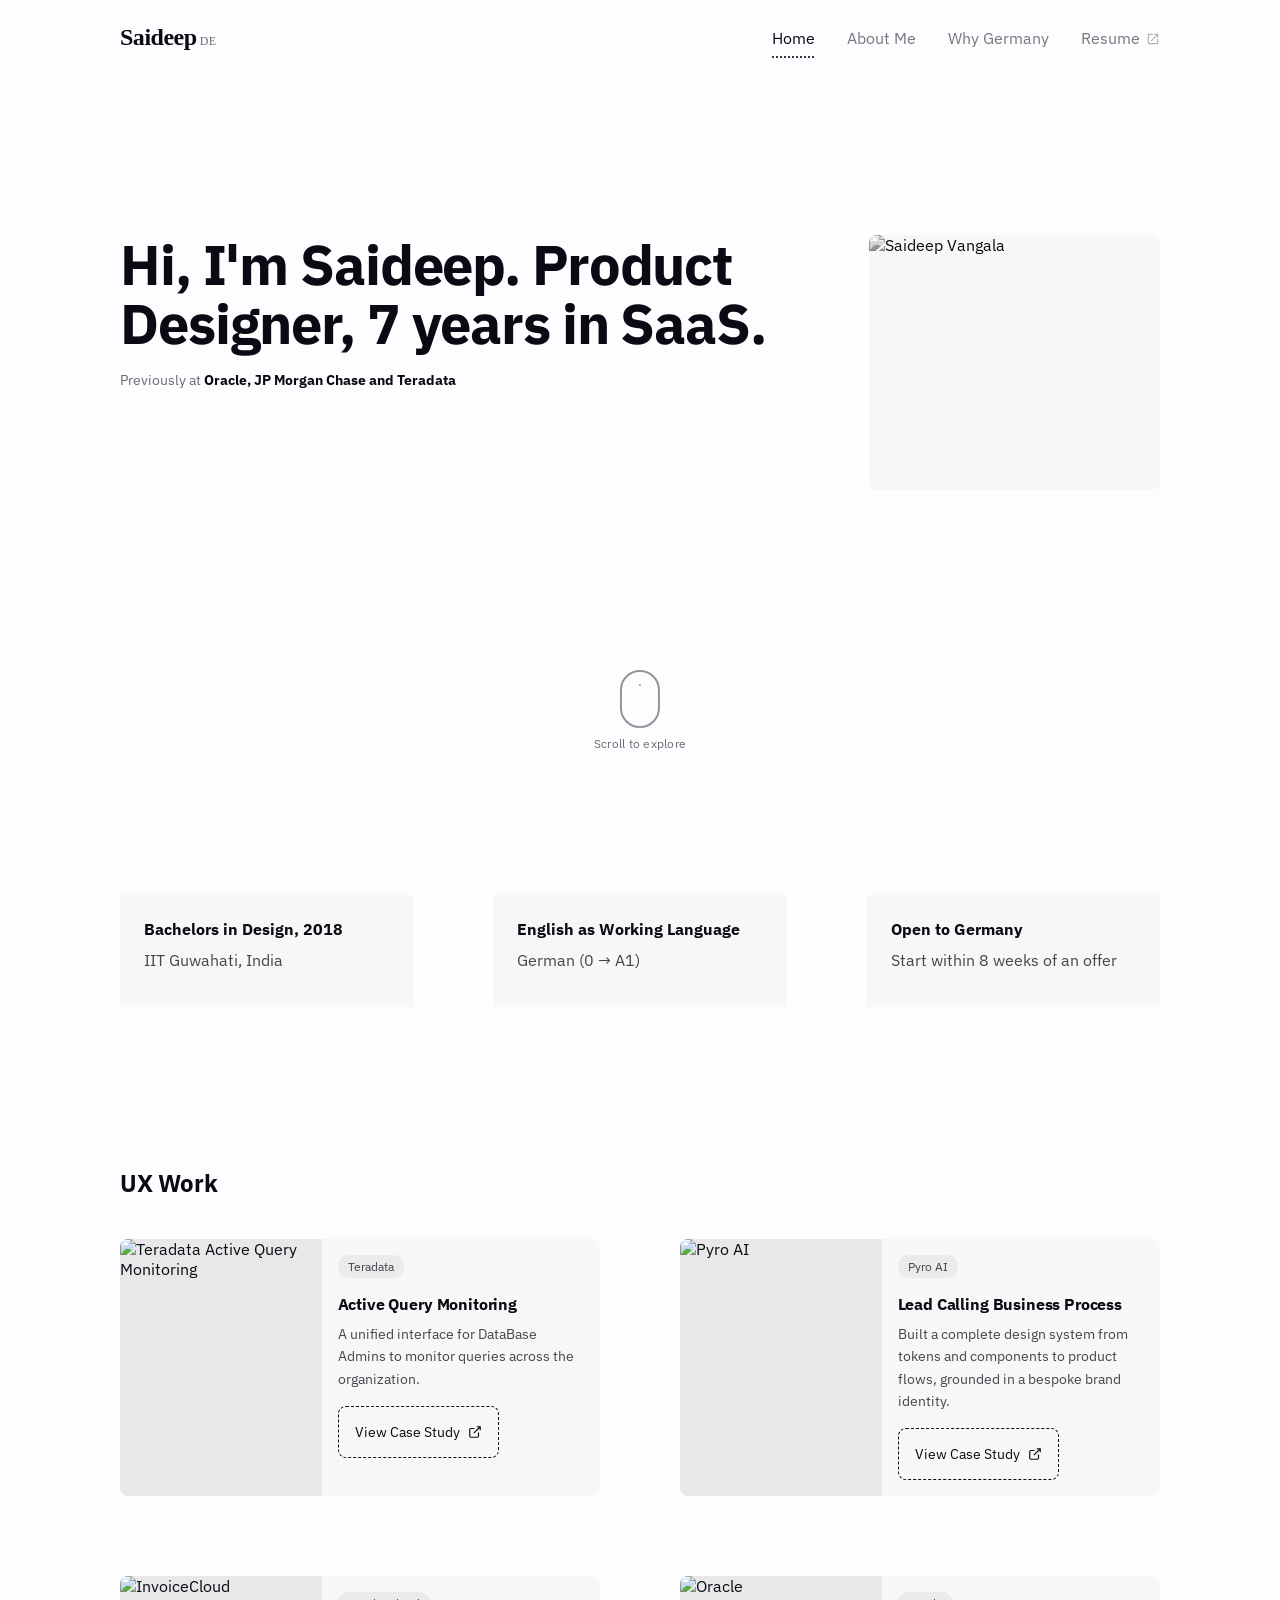
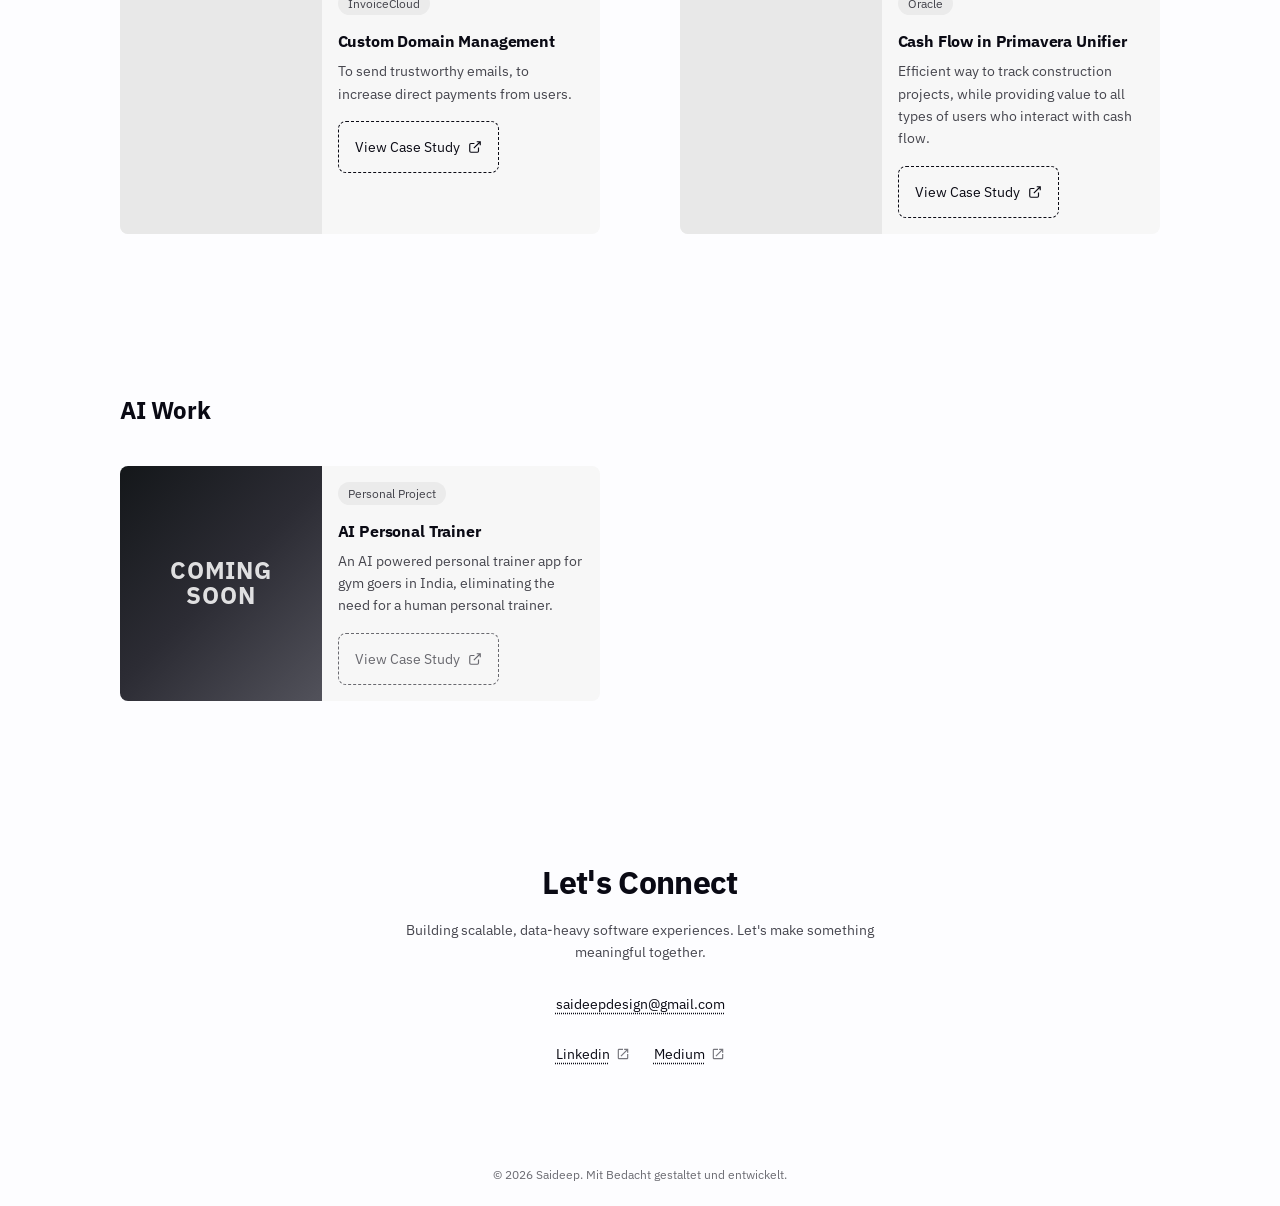
==== index.html @ 0ba8576b "Add animated scroll cue to homepage hero" ====
﻿<!DOCTYPE html>
<html lang="en">
<head>
  <meta charset="UTF-8" />
  <meta name="viewport" content="width=device-width, initial-scale=1.0" />
  <title>Saideep × Germany</title>
  <meta name=”description” content=”Saideep Vangala, Senior Product Designer actively relocating to Germany.” />
  <link rel="icon" type="image/svg+xml" href="favicon.svg" />
  <link rel="preconnect" href="https://fonts.googleapis.com" />
  <link rel="preconnect" href="https://fonts.gstatic.com" crossorigin />
  <link href="https://fonts.googleapis.com/css2?family=IBM+Plex+Sans:wght@400;500;600;700&display=swap" rel="stylesheet" />
  <link rel="stylesheet" href="portfolio-ds.css" />
  <link rel="stylesheet" href="home-scroll-cue.css" />
  <script src="cursor.js" defer></script>
</head>
<body class="page-home">

  <!-- NAV (desktop) -->
  <nav>
    <a class="nav-logo" href="./index.html">Saideep<span class="logo-suffix">DE</span></a>
    <ul class="nav-links">
      <li><a href="./index.html" class="active">Home</a></li>
      <li><a href="./aboutme.html">About Me</a></li>
      <li><a href="./whygermany.html" class="why-Germany">Why Germany</a></li>
      <li><a href="./Saideep_Vangala_GER.pdf" target="_blank" rel="noopener">Resume <svg xmlns="http://www.w3.org/2000/svg" width="14" height="14" viewBox="0 0 24 24" fill="currentColor" class="icon-external-link"><path d="M19 19H5V5h7V3H5a2 2 0 00-2 2v14a2 2 0 002 2h14a2 2 0 002-2v-7h-2v7zM14 3v2h3.59l-9.83 9.83 1.41 1.41L19 6.41V10h2V3h-7z"/></svg></a></li>
    </ul>
  </nav>

  <!-- NAV (mobile bottom bar) -->
  <nav class="mobile-nav">
    <a href="./index.html" class="active"><span class="mobile-nav-label">Home</span></a>
    <a href="./aboutme.html"><span class="mobile-nav-label">About Me</span></a>
    <a href="./whygermany.html"><span class="mobile-nav-label">Why Germany</span></a>
    <a href="./Saideep_Vangala_GER.pdf" target="_blank" rel="noopener"><span class="mobile-nav-label">Resume <svg xmlns="http://www.w3.org/2000/svg" width="14" height="14" viewBox="0 0 24 24" fill="currentColor" class="icon-external-link"><path d="M19 19H5V5h7V3H5a2 2 0 00-2 2v14a2 2 0 002 2h14a2 2 0 002-2v-7h-2v7zM14 3v2h3.59l-9.83 9.83 1.41 1.41L19 6.41V10h2V3h-7z"/></svg></span></a>
  </nav>

  <!-- HERO -->
  <div class="hero">
    <div class="hero-text">
      <h1>Hi, I'm Saideep. Product Designer, 7 years in SaaS.</h1>
      <p class="hero-sub">Previously at <strong>Oracle, JP Morgan Chase and Teradata</strong></p>
    </div>
    <div class="hero-photo">
      <img src="https://saideepv.github.io/Coomon-portfolios-design-system/assets/Common%20Images/DP.png" alt="Saideep Vangala" />
    </div>
    <a class="scroll-cue" href="#quick-facts" aria-label="Scroll down to explore the portfolio">
      <span class="scroll-mouse" aria-hidden="true"><span class="scroll-mouse-wheel"></span></span>
      <span class="scroll-cue-label" aria-hidden="true">Scroll to explore</span>
    </a>
  </div>

  <!-- QUICK FACTS -->
  <section class="home-facts" id="quick-facts" aria-label="Quick facts">
    <article class="home-fact">
      <h2>Bachelors in Design, 2018</h2>
      <p>IIT Guwahati, India</p>
    </article>
    <article class="home-fact">
      <h2>English as Working Language</h2>
      <p>German (0 → A1)</p>
    </article>
    <article class="home-fact">
      <h2>Open to Germany</h2>
      <p>Start within 8 weeks of an offer</p>
    </article>
  </section>

  <!-- UX WORK -->
  <div class="section">
    <h2 class="section-title">UX Work</h2>
    <div class="work-grid">

      <a class="work-card" href="https://germany.saideep.design/case-study-aqm.html" target="_blank" rel="noopener">
        <div class="work-card-image">
          <img src="https://saideepv.github.io/Coomon-portfolios-design-system/assets/Common%20Images/Thumbnail%20-%20AQM.png" alt="Teradata Active Query Monitoring" />
        </div>
        <div class="work-card-content">
          <span class="work-tag">Teradata</span>
          <div class="work-card-body">
            <h3>Active Query Monitoring</h3>
            <p>A unified interface for DataBase Admins to monitor queries across the organization.</p>
          </div>
          <span class="work-btn">View Case Study <svg viewBox="0 0 24 24" fill="none" stroke="currentColor" stroke-width="2"><path d="M18 13v6a2 2 0 01-2 2H5a2 2 0 01-2-2V8a2 2 0 012-2h6M15 3h6v6M10 14L21 3"/></svg></span>
        </div>
      </a>

      <a class="work-card" href="https://germany.saideep.design/case-study-pyro.html" target="_blank" rel="noopener">
        <div class="work-card-image">
          <img src="https://saideepv.github.io/Coomon-portfolios-design-system/assets/Common%20Images/Thumbnail%20-Pyro%20-%20RM.png" alt="Pyro AI" />
        </div>
        <div class="work-card-content">
          <span class="work-tag">Pyro AI</span>
          <div class="work-card-body">
            <h3>Lead Calling Business Process</h3>
            <p>Built a complete design system from tokens and components to product flows, grounded in a bespoke brand identity.</p>
          </div>
          <span class="work-btn">View Case Study <svg viewBox="0 0 24 24" fill="none" stroke="currentColor" stroke-width="2"><path d="M18 13v6a2 2 0 01-2 2H5a2 2 0 01-2-2V8a2 2 0 012-2h6M15 3h6v6M10 14L21 3"/></svg></span>
        </div>
      </a>

      <a class="work-card" href="https://www.figma.com/proto/kyYMKYUiEWqZeBJ1d8bh70/For-bahance?page-id=23%3A17189&node-id=149-2050&scaling=scale-down-width&content-scaling=fixed&hide-ui=1" target="_blank" rel="noopener">
        <div class="work-card-image">
          <img src="https://saideepv.github.io/Coomon-portfolios-design-system/assets/Common%20Images/Thumbnail%20-%20Custom%20email%20domain.png" alt="InvoiceCloud" />
        </div>
        <div class="work-card-content">
          <span class="work-tag">InvoiceCloud</span>
          <div class="work-card-body">
            <h3>Custom Domain Management</h3>
            <p>To send trustworthy emails, to increase direct payments from users.</p>
          </div>
          <span class="work-btn">View Case Study <svg viewBox="0 0 24 24" fill="none" stroke="currentColor" stroke-width="2"><path d="M18 13v6a2 2 0 01-2 2H5a2 2 0 01-2-2V8a2 2 0 012-2h6M15 3h6v6M10 14L21 3"/></svg></span>
        </div>
      </a>

      <a class="work-card" href="https://www.figma.com/proto/kyYMKYUiEWqZeBJ1d8bh70/Portfolio---behance?page-id=0%3A1&node-id=214-20147&scaling=scale-down-width&content-scaling=fixed&hide-ui=1" target="_blank" rel="noopener">
        <div class="work-card-image">
          <img src="https://saideepv.github.io/Coomon-portfolios-design-system/assets/Common%20Images/Thumbnail%20-%20Cash%20Flow.png" alt="Oracle" />
        </div>
        <div class="work-card-content">
          <span class="work-tag">Oracle</span>
          <div class="work-card-body">
            <h3>Cash Flow in Primavera Unifier</h3>
            <p>Efficient way to track construction projects, while providing value to all types of users who interact with cash flow.</p>
          </div>
          <span class="work-btn">View Case Study <svg viewBox="0 0 24 24" fill="none" stroke="currentColor" stroke-width="2"><path d="M18 13v6a2 2 0 01-2 2H5a2 2 0 01-2-2V8a2 2 0 012-2h6M15 3h6v6M10 14L21 3"/></svg></span>
        </div>
      </a>

    </div>
  </div>

  <!-- AI WORK -->
  <div class="section">
    <h2 class="section-title">AI Work</h2>
    <div class="work-grid">

      <div class="work-card">
        <div class="work-card-image placeholder-gradient">
          <span class="coming-soon">Coming<br />Soon</span>
        </div>
        <div class="work-card-content">
          <span class="work-tag">Personal Project</span>
          <div class="work-card-body">
            <h3>AI Personal Trainer</h3>
            <p>An AI powered personal trainer app for gym goers in India, eliminating the need for a human personal trainer.</p>
          </div>
          <span class="work-btn is-disabled">View Case Study <svg viewBox="0 0 24 24" fill="none" stroke="currentColor" stroke-width="2"><path d="M18 13v6a2 2 0 01-2 2H5a2 2 0 01-2-2V8a2 2 0 012-2h6M15 3h6v6M10 14L21 3"/></svg></span>
        </div>
      </div>

    </div>
  </div>

  <!-- CONNECT -->
  <div class="connect">
    <h2>Let's Connect</h2>
    <p class="connect-sub">Building scalable, data-heavy software experiences. Let's make something meaningful together.</p>
    <div class="connect-links">
      <a href="mailto:saideepdesign@gmail.com">saideepdesign@gmail.com</a>
      <div class="connect-social">
        <a href="https://www.linkedin.com/in/saideep-vangala/" target="_blank" rel="noopener">Linkedin <svg xmlns="http://www.w3.org/2000/svg" width="14" height="14" viewBox="0 0 24 24" fill="currentColor" class="icon-external-link"><path d="M19 19H5V5h7V3H5a2 2 0 00-2 2v14a2 2 0 002 2h14a2 2 0 002-2v-7h-2v7zM14 3v2h3.59l-9.83 9.83 1.41 1.41L19 6.41V10h2V3h-7z"/></svg></a>
        <a href="https://medium.com/@saideepdesign" target="_blank" rel="noopener">Medium <svg xmlns="http://www.w3.org/2000/svg" width="14" height="14" viewBox="0 0 24 24" fill="currentColor" class="icon-external-link"><path d="M19 19H5V5h7V3H5a2 2 0 00-2 2v14a2 2 0 002 2h14a2 2 0 002-2v-7h-2v7zM14 3v2h3.59l-9.83 9.83 1.41 1.41L19 6.41V10h2V3h-7z"/></svg></a>
      </div>
    </div>
  </div>

  <footer>© 2026 Saideep. Mit Bedacht gestaltet und entwickelt.</footer>

</body>
</html>
---- portfolio-ds.css ----
/* ==========================================================================
   PORTFOLIO-DS — Saideep × Germany design system
   One shared stylesheet for index.html, aboutme.html, whygermany.html.

   Structure:
   1. TOKENS     — primitives, then semantic tokens built on top of them
   2. BASE       — reset + global element defaults
   3. ATOMS      — smallest reusable pieces (logo, nav link, button, tag, icon sizing, progress bar)
   4. MOLECULES  — page-specific composite components (cards), grouped by the page they belong to
   5. TEMPLATES  — page-level containers. A few values (section-title size, .page gap, .connect
                   container) genuinely differ per page, so those are scoped under body.page-home /
                   body.page-about / body.page-why rather than forced into one shared value.
   6. RESPONSIVE — breakpoints: ≤960px (tablet), ≤600px (mobile)

   Each HTML page needs exactly one line in <head>:
     <link rel="stylesheet" href="portfolio-ds.css" />
   and a page-identifying class on <body>: page-home / page-about / page-why.
   ========================================================================== */


/* ── 1. TOKENS ─────────────────────────────────────────────────────────── */

:root {
  /* Primitives — raw values, not referenced directly outside this block */
  --color-white:    #FFFFFF;
  --color-gray-25:  #FDFDFF;
  --color-gray-50:  #F7F7F7;
  --color-gray-75:  #F0F4FF;
  --color-gray-100: #EBEBEB;
  --color-gray-150: #E8E8E8;
  --color-gray-200: #DDDDDD;
  --color-ink:      #0A0A14;
  --color-ink-rgb:  10, 10, 20;
  --color-black:    #000000;

  --font-sans:  'IBM Plex Sans', sans-serif;
  --font-serif: Georgia, serif;

  --font-size-11: 11px; --font-size-12: 12px; --font-size-13: 13px; --font-size-14: 14px;
  --font-size-15: 15px; --font-size-16: 16px; --font-size-18: 18px; --font-size-22: 22px; --font-size-24: 24px; --font-size-28: 28px;
  --font-size-30: 30px; --font-size-32: 32px; --font-size-36: 36px; --font-size-40: 40px;
  --font-size-48: 48px; --font-size-56: 56px; --font-size-72: 72px; --font-size-76: 76px;

  --font-weight-regular: 400; --font-weight-medium: 500;
  --font-weight-semibold: 600; --font-weight-bold: 700;

  --line-height-tight: 1.05; --line-height-display: 1.15; --line-height-snug: 1.3;
  --line-height-normal: 1.5; --line-height-relaxed: 1.6; --line-height-loose: 1.7;

  --tracking-tight: -0.02em; --tracking-snug: -0.01em;
  --tracking-wide: 0.03em; --tracking-wider: 0.08em;

  /* Spacing — 8px base unit. --space-half is the one sanctioned exception
     for micro adjustments (icon gaps); never use it between cards/sections. */
  --space-half: 4px; --space-1: 8px; --space-2: 16px; --space-3: 24px;
  --space-4: 32px; --space-5: 40px; --space-6: 48px; --space-7: 56px;
  --space-8: 64px; --space-9: 72px; --space-10: 80px; --space-11: 96px;
  --space-12: 120px; --space-13: 160px;

  --radius-sm: 4px; --radius-md: 8px; --radius-full: 999px;
  --ease-standard: 0.15s ease; --ease-standard-md: 0.2s ease;

  /* Semantic — components should consume these, not the primitives above */
  --color-bg-canvas:              var(--color-gray-25);
  --color-bg-surface:              var(--color-gray-75);
  --color-bg-card:                var(--color-gray-50);
  --color-bg-tag:                 var(--color-gray-100);
  --color-bg-image-placeholder:   var(--color-gray-150);
  --color-bg-image-placeholder-2: var(--color-gray-200);
  --color-bg-overlay-scrim:       rgba(0, 0, 0, 0.3);
  --color-bg-overlay-scrim-hover: rgba(0, 0, 0, 0.45);
  --color-bg-hover-wash:          rgba(var(--color-ink-rgb), 0.04);
  --color-bg-track:               rgba(var(--color-ink-rgb), 0.12);

  /* Text — contrast ratios measured against --color-bg-canvas (#FDFDFF) */
  --color-text-primary:   var(--color-ink);                 /* 19.4:1 — AAA */
  --color-text-secondary: rgba(var(--color-ink-rgb), 0.75); /* 9.1:1  — AAA */
  --color-text-tertiary:  rgba(var(--color-ink-rgb), 0.6);  /* 5.2:1  — AA  */
  --color-text-on-dark:   var(--color-white);
  /* NOTE: components below still use 0.55 alpha in a couple of spots to match
     today's live rendering exactly (mobile-nav inactive state, resume-icon
     opacity). That measures ~4.36:1, just under AA's 4.5:1 floor for normal
     text. --color-text-tertiary above is the corrected token (~5.2:1) — adopt
     it the next time those specific rules get touched. */

  --color-border: var(--color-gray-150);
  --shadow-mobile-nav: 0 -2px 8px rgba(0, 0, 0, 0.06);

  --space-page-margin:        var(--space-12);
  --space-page-margin-tablet: var(--space-5);
  --space-page-margin-mobile: var(--space-3);
  --space-section-gap:        var(--space-10);
  --space-card-padding-lg:    var(--space-4);
  --space-card-padding-md:    var(--space-2);
  --space-card-gap-roomy:     var(--space-10);
  --space-card-gap-cozy:      var(--space-6);
  --space-card-gap-tight:     var(--space-4);

  --radius-card: var(--radius-md);
  --radius-pill: var(--radius-full);
}


/* ── 2. BASE ───────────────────────────────────────────────────────────── */

*, *::before, *::after { box-sizing: border-box; margin: 0; padding: 0; }

body {
  font-family: var(--font-sans);
  background: var(--color-bg-canvas);
  color: var(--color-text-primary);
  -webkit-font-smoothing: antialiased;
}

a { text-decoration: none; color: inherit; }


/* ── 3. ATOMS ──────────────────────────────────────────────────────────── */

/* Logo / wordmark */
.nav-logo {
  font-size: var(--font-size-24);
  font-weight: var(--font-weight-bold);
  color: var(--color-text-primary);
  letter-spacing: var(--tracking-tight);
  display: flex;
  align-items: baseline;
  gap: 3px; /* micro, intentionally off-grid */
  font-family: var(--font-serif);
}

.nav-logo .logo-suffix {
  font-size: var(--font-size-12);
  font-weight: var(--font-weight-regular);
  opacity: 0.6;
  letter-spacing: var(--tracking-wide);
}

/* Display heading — large hero-style headline, reusable across pages.
   Responsive sizing (72px tablet / 56px mobile) lives with this class
   in §6 RESPONSIVE, not on the page-specific container. */
.display-heading {
  font-size: var(--font-size-76);
  font-weight: var(--font-weight-bold);
  line-height: var(--line-height-display);
  letter-spacing: var(--tracking-tight);
}

/* Desktop nav bar + nav links (identical on every page) */
nav {
  display: flex;
  align-items: center;
  justify-content: space-between;
  padding: var(--space-3) var(--space-page-margin);
  max-width: 1440px;
  margin: 0 auto;
}

.nav-links {
  display: flex;
  align-items: center;
  gap: var(--space-4);
  list-style: none;
}

.nav-links a {
  font-size: var(--font-size-16);
  font-weight: var(--font-weight-regular);
  color: var(--color-text-primary);
  opacity: 0.55;
  text-decoration: none;
  transition: opacity var(--ease-standard);
}

.nav-links a.active {
  opacity: 1;
  text-decoration: underline;
  text-decoration-style: dotted;
  text-underline-offset: 13px;
  text-decoration-color: var(--color-text-primary);
}

.nav-links a:hover:not(.active) {
  opacity: 1;
  text-decoration: underline;
  text-decoration-style: dotted;
  text-underline-offset: 13px;
  text-decoration-color: var(--color-text-primary);
}

/* External-link icon (used inline next to "Resume" in nav, and social links in Connect) */
.icon-external-link { opacity: 0.55; vertical-align: middle; margin-left: 2px; transition: opacity var(--ease-standard); }
a:hover .icon-external-link { opacity: 1; }

/* Pill tag — work-tag is the only background-filled pill in the system */
.work-tag {
  font-size: var(--font-size-12);
  font-weight: var(--font-weight-regular);
  color: var(--color-text-secondary);
  background: var(--color-bg-tag);
  padding: var(--space-half) 10px;
  border-radius: var(--radius-pill);
  display: inline-block;
}

/* Outline button — "View Case Study →" */
.work-btn {
  display: inline-flex;
  align-items: center;
  gap: var(--space-1);
  padding: var(--space-2);
  border: 1px dashed var(--color-text-primary);
  border-radius: var(--radius-card);
  font-size: var(--font-size-14);
  font-weight: var(--font-weight-regular);
  color: var(--color-text-primary);
  background: transparent;
  cursor: pointer;
  transition: background var(--ease-standard);
  text-decoration: none;
}

.work-btn:hover { background: var(--color-bg-hover-wash); }
.work-btn svg { width: 14px; height: 14px; flex-shrink: 0; }

.work-btn.is-disabled {
  color: var(--color-text-tertiary);
  border-color: var(--color-text-tertiary);
  cursor: not-allowed;
  pointer-events: none;
}

/* Play button — overlays a video thumbnail */
.play-btn {
  position: absolute;
  inset: 0;
  display: flex;
  align-items: center;
  justify-content: center;
  background: var(--color-bg-overlay-scrim);
  transition: background var(--ease-standard-md);
}

.play-btn:hover { background: var(--color-bg-overlay-scrim-hover); }
.play-btn svg { width: 48px; height: 48px; fill: var(--color-text-on-dark); opacity: 0.9; }

/* Progress bar — language proficiency indicator */
.lang-bar-wrap { margin-top: var(--space-half); }

.lang-bar {
  height: 4px;
  background: var(--color-bg-track);
  border-radius: var(--radius-pill);
  overflow: hidden;
}

.lang-bar-fill {
  height: 100%;
  background: var(--color-text-primary);
  border-radius: var(--radius-pill);
}

.lang-label { font-size: var(--font-size-13); color: var(--color-text-tertiary); margin-top: 6px; }

/* Mobile bottom nav bar (identical on every page) */
.mobile-nav {
  display: none;
  position: fixed;
  bottom: 0; left: 0; right: 0;
  z-index: 100;
  background: var(--color-bg-canvas);
  box-shadow: var(--shadow-mobile-nav);
  padding: 0 0 env(safe-area-inset-bottom, 0px) 0;
  align-items: stretch;
}

.mobile-nav a {
  flex: 1;
  display: flex;
  justify-content: center;
  min-height: 44px;
  padding: 0 12px;
  font-size: var(--font-size-14);
  font-weight: var(--font-weight-regular);
  color: var(--color-text-primary);
  text-decoration: none;
}

/* Shrink-wraps to the label's own text/icon width, and stretches to the
   full tab height (via the parent's default align-items: stretch) so the
   active indicator below can size and position itself off this box alone. */
.mobile-nav-label {
  position: relative;
  display: inline-flex;
  align-items: center;
  gap: 6px;
}

.mobile-nav a.active {
  font-weight: var(--font-weight-medium);
}

.mobile-nav a.active .mobile-nav-label::before {
  content: '';
  position: absolute;
  top: 0; left: 0; right: 0;
  border-top: 2px dotted var(--color-text-primary);
}

/* Connect block — inner elements (shared verbatim across all 3 pages;
   the outer container is scoped per page in §5 TEMPLATES) */
.connect h2 { font-size: var(--font-size-32); font-weight: var(--font-weight-bold); letter-spacing: var(--tracking-tight); }

.connect-sub {
  font-size: var(--font-size-14);
  color: var(--color-text-secondary);
  line-height: var(--line-height-relaxed);
  max-width: 520px;
  margin-top: -16px; /* micro, intentionally off-grid: pulls sub-line closer to heading */
}

.connect-links { display: flex; flex-direction: column; align-items: center; gap: var(--space-4); }

.connect-links a {
  font-size: var(--font-size-14);
  color: var(--color-text-primary);
  text-decoration: underline;
  text-decoration-style: dotted;
  text-underline-offset: 3px;
}

.connect-social { display: flex; gap: var(--space-3); }
.connect-social a {
  display: inline-flex;
  align-items: center;
  gap: 4px;
  font-size: var(--font-size-14);
  color: var(--color-text-primary);
  text-decoration: underline;
  text-decoration-style: dotted;
  text-underline-offset: 3px;
  text-decoration-color: var(--color-text-primary);
}

/* Footer (identical on every page) */
footer {
  text-align: center;
  padding: var(--space-3) var(--space-page-margin);
  font-size: var(--font-size-12);
  color: var(--color-text-tertiary);
}


/* ── 4. MOLECULES ──────────────────────────────────────────────────────── */

/* — Home: hero — */
@keyframes hero-entrance {
  from { opacity: 0.5; transform: translateY(20px); }
  to   { opacity: 1; transform: translateY(0); }
}

.hero {
  max-width: 1440px;
  margin: 0 auto;
  padding: var(--space-13) var(--space-page-margin) var(--space-12);
  display: flex;
  flex-direction: row;
  align-items: flex-start;
  justify-content: space-between;
  gap: 10px; /* micro, intentionally off-grid */
  animation: hero-entrance 0.6s ease-out both;
}

.hero-text { flex: 1; }

.hero h1 {
  font-size: var(--font-size-56);
  font-weight: var(--font-weight-bold);
  line-height: var(--line-height-tight);
  letter-spacing: var(--tracking-tight);
  margin-bottom: var(--space-2);
}

.hero-sub { font-size: var(--font-size-14); color: var(--color-text-tertiary); line-height: var(--line-height-relaxed); }
.hero-sub strong { color: var(--color-text-primary); font-size: var(--font-size-20); font-weight: var(--font-weight-bold); }
.hero-prev { font-size: var(--font-size-14); color: var(--color-text-tertiary); margin-top: var(--space-4); }
.hero-prev-companies { color: var(--color-text-primary); font-weight: var(--font-weight-semibold); }

.home-facts {
  max-width: 1440px;
  margin: 0 auto var(--space-10);
  padding: 0 var(--space-page-margin);
  display: grid;
  grid-template-columns: repeat(3, minmax(0, 1fr));
  gap: var(--space-card-gap-roomy);
}
.home-fact { background: var(--color-bg-card); padding: var(--space-3); min-height: 112px; }
.home-fact h2 { font-size: var(--font-size-16); font-weight: var(--font-weight-bold); line-height: var(--line-height-snug); margin-bottom: var(--space-1); }
.home-fact p { font-size: var(--font-size-16); color: var(--color-text-secondary); line-height: var(--line-height-relaxed); }

.hero-photo {
  width: 28%;
  flex-shrink: 0;
  border-radius: var(--radius-card);
  overflow: hidden;
  background: var(--color-bg-card);
  aspect-ratio: 4/3.5;
}

.hero-photo img {
  width: 100%; height: 100%;
  object-fit: cover;
  object-position: top center;
  filter: grayscale(100%);
  display: block;
}

/* — Home: work cards — */
.work-grid { display: grid; grid-template-columns: 1fr 1fr; gap: var(--space-card-gap-roomy); }

.work-card {
  background: var(--color-bg-card);
  border-radius: var(--radius-card);
  overflow: hidden;
  display: flex;
  flex-direction: row;
  cursor: pointer;
  transition: opacity var(--ease-standard-md);
}

.work-card:hover { opacity: 0.85; }

.work-card-image { width: 42%; flex-shrink: 0; overflow: hidden; background: var(--color-bg-image-placeholder); }
.work-card-image img { width: 100%; height: 100%; object-fit: cover; display: block; }

/* Placeholder gradient thumbnail, for cards without a real screenshot yet */
.work-card-image.placeholder-gradient {
  background: linear-gradient(135deg, #14171a 0%, #2c2c34 50%, #52525b 100%);
  display: flex;
  align-items: center;
  justify-content: center;
}

.coming-soon {
  font-size: var(--font-size-24);
  font-weight: var(--font-weight-bold);
  line-height: var(--line-height-tight);
  letter-spacing: var(--tracking-wide);
  text-transform: uppercase;
  text-align: center;
  color: var(--color-text-on-dark);
  opacity: 0.85;
}

.work-card-content {
  flex: 1;
  padding: var(--space-card-padding-md);
  display: flex;
  flex-direction: column;
  gap: var(--space-2);
  align-items: flex-start;
}

.work-card-body { display: flex; flex-direction: column; gap: var(--space-1); }
.work-card-body h3 { font-size: var(--font-size-16); font-weight: var(--font-weight-bold); line-height: var(--line-height-snug); letter-spacing: var(--tracking-snug); color: var(--color-text-primary); }
.work-card-body p { font-size: var(--font-size-14); color: var(--color-text-secondary); line-height: var(--line-height-relaxed); }

/* — Home: "why norway" preview cards — */
.why-grid { display: grid; grid-template-columns: 1fr 1fr; gap: var(--space-card-gap-tight); }
.why-card { background: var(--color-bg-card); border-radius: var(--radius-card); padding: var(--space-card-padding-lg); }
.why-card.full { grid-column: 1 / -1; }
.why-card .icon { font-size: var(--font-size-24); margin-bottom: var(--space-2); }
.why-card h3 { font-size: var(--font-size-16); font-weight: var(--font-weight-bold); line-height: var(--line-height-snug); margin-bottom: 10px; letter-spacing: var(--tracking-snug); }
.why-card p { font-size: var(--font-size-14); color: var(--color-text-secondary); line-height: var(--line-height-loose); }

/* — Home: journey cards — */
.journey-grid { display: grid; grid-template-columns: repeat(3, 1fr); gap: var(--space-card-gap-tight); }
.journey-card { background: var(--color-bg-card); border-radius: var(--radius-card); overflow: hidden; }
.journey-card-img { width: 100%; aspect-ratio: 16/9; object-fit: cover; display: block; background: var(--color-bg-image-placeholder-2); }
.journey-card-body { padding: var(--space-2); display: flex; flex-direction: column; gap: 6px; }
.journey-tag { font-size: var(--font-size-12); font-weight: var(--font-weight-semibold); color: var(--color-text-tertiary); text-transform: uppercase; letter-spacing: var(--tracking-wider); }
.journey-card-body h3 { font-size: var(--font-size-15); font-weight: var(--font-weight-bold); line-height: var(--line-height-snug); color: var(--color-text-primary); }
.journey-card-body p { font-size: var(--font-size-14); color: var(--color-text-secondary); line-height: var(--line-height-relaxed); }

/* — About: teaching — */
.teaching-grid { display: grid; grid-template-columns: 1fr 1fr; gap: var(--space-card-gap-cozy); }
.teaching-item { display: flex; flex-direction: column; gap: var(--space-1); }

.video-wrap { position: relative; border-radius: var(--radius-card); overflow: hidden; background: var(--color-black); aspect-ratio: 16/9; }
.video-wrap video { width: 100%; height: 100%; object-fit: cover; display: block; }

.designerrs-wrap {
  border-radius: var(--radius-card);
  overflow: hidden;
  background: var(--color-white);
  border: 1px solid var(--color-border);
  aspect-ratio: 16/9;
  display: flex;
  align-items: center;
  justify-content: center;
  padding: var(--space-4);
}
.designerrs-wrap img { max-width: 70%; max-height: 70%; object-fit: contain; }

.item-label { font-size: var(--font-size-14); color: var(--color-text-secondary); line-height: var(--line-height-normal); }

/* — About: reading — */
.reading-section { background: var(--color-bg-canvas); padding: var(--space-4) 0; }
.reading-grid { display: grid; grid-template-columns: 1fr 1fr; gap: var(--space-card-gap-cozy); }
.book-item { display: flex; flex-direction: column; gap: var(--space-1); }
.book-cover { border-radius: var(--radius-card); overflow: hidden; background: var(--color-bg-card); aspect-ratio: 3/4; max-height: 280px; }
.book-cover img { width: 100%; height: 100%; object-fit: cover; display: block; }
.book-tag { font-size: var(--font-size-13); color: var(--color-text-tertiary); }
.book-title { font-size: var(--font-size-14); font-weight: var(--font-weight-medium); color: var(--color-text-primary); }

/* — About: hobbies — */
.hobbies-grid { display: grid; grid-template-columns: 1fr 1fr; gap: var(--space-card-gap-cozy); }
.hobby-item { display: flex; flex-direction: column; gap: var(--space-1); }
.hobby-img { border-radius: var(--radius-card); overflow: hidden; background: var(--color-bg-card); aspect-ratio: 4/3; max-height: 220px; padding: var(--space-2); }
.hobby-img img { width: 100%; height: 100%; object-fit: cover; display: block; border-radius: var(--radius-sm); }
.hobby-tag { font-size: var(--font-size-15); color: var(--color-text-tertiary); }
.hobby-title { font-size: var(--font-size-16); font-weight: var(--font-weight-medium); color: var(--color-text-primary); }

/* — Why Germany: hero — */
.hero-block {
  display: flex;
  flex-direction: row;
  align-items: flex-start;
  justify-content: space-between;
  gap: var(--space-6);
  animation: hero-entrance 0.6s ease-out both; /* desktop/tablet only — mobile overrides with hero-rise below */
}
.hero-heading-wrap { display: flex; flex-direction: column; gap: var(--space-2); max-width: 680px; flex-shrink: 0; }
.hero-block-copy { display: flex; flex-direction: column; gap: var(--space-4); padding-top: var(--space-1); }
.hero-block p { font-size: var(--font-size-16); color: var(--color-text-secondary); line-height: var(--line-height-loose); max-width: 420px; }

/* Mobile-only flag intro — hidden on desktop/tablet. Plays once on page
   load: shine sweep (1s), then hero content rises up and covers it for
   good. See §6 RESPONSIVE, ≤600px only. */
.hero-intro-wrap { display: contents; }
.flag-splash { display: none; }

@keyframes flag-shine {
  from { transform: translate(-120%, -120%); }
  to   { transform: translate(120%, 120%); }
}

@keyframes hero-rise {
  from { transform: translateY(100%); }
  to   { transform: translateY(0); }
}

/* — Why Germany: reason cards — */
.reason-grid { display: grid; grid-template-columns: 1fr 1fr 1fr; gap: var(--space-card-gap-tight); }
.reason-card { background: var(--color-bg-card); border-radius: var(--radius-card); padding: var(--space-card-padding-lg); display: flex; flex-direction: column; gap: 12px; }
.reason-card .icon { font-size: var(--font-size-24); }
.reason-card h3 { font-size: var(--font-size-22); font-weight: var(--font-weight-bold); line-height: var(--line-height-snug); letter-spacing: var(--tracking-snug); }
.reason-card p { font-size: var(--font-size-14); color: var(--color-text-secondary); line-height: var(--line-height-loose); }

/* — Why Germany: stat row — */
.stat-row { display: grid; grid-template-columns: repeat(3, 1fr); gap: var(--space-card-gap-tight); }
.stat-card { background: var(--color-bg-card); border-radius: var(--radius-card); padding: var(--space-card-padding-lg); display: flex; flex-direction: column; gap: var(--space-1); }
.stat-number { font-size: var(--font-size-36); font-weight: var(--font-weight-bold); letter-spacing: -0.03em; }
.stat-label { font-size: var(--font-size-14); color: var(--color-text-secondary); line-height: var(--line-height-normal); }

/* — Why Germany: culture grid — */
.culture-grid { display: grid; grid-template-columns: 1fr 1fr; gap: var(--space-card-gap-tight); }
.culture-card { background: var(--color-bg-card); border-radius: var(--radius-card); overflow: hidden; }
.culture-img { width: 100%; aspect-ratio: 16/9; object-fit: cover; display: block; background: var(--color-bg-image-placeholder-2); }
.culture-body { padding: var(--space-2); display: flex; flex-direction: column; gap: 6px; }
.culture-tag { font-size: var(--font-size-12); font-weight: var(--font-weight-semibold); color: var(--color-text-tertiary); text-transform: uppercase; letter-spacing: var(--tracking-wider); }
.culture-body h3 { font-size: var(--font-size-15); font-weight: var(--font-weight-bold); line-height: var(--line-height-snug); }
.culture-body p { font-size: var(--font-size-14); color: var(--color-text-secondary); line-height: var(--line-height-relaxed); }


/* ── 5. TEMPLATES ──────────────────────────────────────────────────────── */

/* Home: per-section container (no single .page wrapper on this page) */
body.page-home .section { max-width: 1440px; margin: 0 auto; padding: var(--space-10) var(--space-page-margin); }
body.page-home .section-title { font-size: var(--font-size-24); font-weight: var(--font-weight-bold); letter-spacing: var(--tracking-snug); margin-bottom: var(--space-5); }
body.page-home .connect { max-width: 1440px; margin: 0 auto; padding: var(--space-10) var(--space-page-margin); text-align: center; display: flex; flex-direction: column; align-items: center; gap: var(--space-4); }

/* About: single flex-column .page wrapper */
body.page-about .page { max-width: 1440px; margin: 0 auto; padding: var(--space-10) var(--space-page-margin); display: flex; flex-direction: column; gap: var(--space-10); }
body.page-about .page > *:first-child { animation: hero-entrance 0.6s ease-out both; }
body.page-about .section-title { font-size: var(--font-size-24); font-weight: var(--font-weight-bold); letter-spacing: var(--tracking-snug); margin-bottom: var(--space-3); }
body.page-about .connect { text-align: center; display: flex; flex-direction: column; align-items: center; gap: var(--space-4); padding-bottom: 0; margin-top: var(--space-3); }

/* Why Germany: same .page pattern as About, but roomier vertical rhythm and a larger section title */
body.page-why .page { max-width: 1440px; margin: 0 auto; padding: var(--space-10) var(--space-page-margin); display: flex; flex-direction: column; gap: var(--space-13); }
body.page-why .section-title { font-size: var(--font-size-28); font-weight: var(--font-weight-bold); letter-spacing: var(--tracking-snug); margin-bottom: var(--space-3); }
body.page-why .connect { text-align: center; display: flex; flex-direction: column; align-items: center; gap: var(--space-4); padding-bottom: 0; margin-top: var(--space-3); }


/* ── 6. RESPONSIVE ─────────────────────────────────────────────────────── */

@media (max-width: 960px) {
  nav { padding: var(--space-5) var(--space-page-margin-tablet); }
  footer { padding: var(--space-3) var(--space-page-margin-tablet); }

  body.page-home .hero { padding: var(--space-9) var(--space-page-margin-tablet) var(--space-6); }
  body.page-home .hero h1 { font-size: var(--font-size-40); }
  body.page-home .hero-photo { width: 36%; }
  body.page-home .home-facts { grid-template-columns: 1fr 1fr; padding: 0 var(--space-page-margin-tablet); }
  body.page-home .home-fact:last-child { grid-column: 1 / -1; }
  body.page-home .section { padding: var(--space-6) var(--space-page-margin-tablet); }
  body.page-home .work-grid { grid-template-columns: 1fr; gap: var(--space-3); }
  body.page-home .why-grid { grid-template-columns: 1fr; }
  body.page-home .why-card.full { grid-column: 1; }
  body.page-home .journey-grid { grid-template-columns: 1fr 1fr; }
  body.page-home .connect { padding: var(--space-6) var(--space-page-margin-tablet); }

  body.page-about .page,
  body.page-why .page { padding: var(--space-6) var(--space-page-margin-tablet); gap: var(--space-6); }
  body.page-about .teaching-grid { grid-template-columns: 1fr; }
  body.page-about .reading-grid { grid-template-columns: 1fr 1fr; }
  body.page-about .hobbies-grid { grid-template-columns: 1fr 1fr; }

  .hero-block { flex-direction: column; gap: var(--space-3); }
  .hero-heading-wrap { max-width: none; }
  .hero-block-copy { padding-top: 0; }
  .display-heading { font-size: var(--font-size-72); }
  body.page-why .reason-grid { grid-template-columns: 1fr 1fr; }
  body.page-why .stat-row { grid-template-columns: 1fr 1fr; }
  body.page-why .culture-grid { grid-template-columns: 1fr 1fr; }
}

@media (max-width: 600px) {
  nav { display: none; }
  .mobile-nav { display: flex; }
  body { padding-bottom: calc(44px + env(safe-area-inset-bottom, 0px)); }
  footer { padding: var(--space-2) var(--space-page-margin-mobile); }

  body.page-home .hero { padding: var(--space-5) var(--space-page-margin-mobile) var(--space-4); flex-direction: column-reverse; }
  body.page-home .hero-photo { width: 100%; aspect-ratio: 16/9; }
  body.page-home .hero h1 { font-size: var(--font-size-30); }
  body.page-home .home-facts { grid-template-columns: 1fr; padding: 0 var(--space-page-margin-mobile); gap: var(--space-2); }
  body.page-home .home-fact:last-child { grid-column: auto; }
  body.page-home .section { padding: var(--space-5) var(--space-page-margin-mobile); }
  body.page-home .work-card { flex-direction: column; }
  body.page-home .work-card-image { width: 100%; height: 180px; }
  body.page-home .journey-grid { grid-template-columns: 1fr; }
  body.page-home .connect { padding: var(--space-5) var(--space-page-margin-mobile); }

  body.page-about .page,
  body.page-why .page { padding: var(--space-5) var(--space-page-margin-mobile); gap: var(--space-6); }
  body.page-about .reading-grid { grid-template-columns: 1fr; }
  body.page-about .hobbies-grid { grid-template-columns: 1fr; }

  .display-heading { font-size: var(--font-size-56); }
  body.page-why .reason-grid { grid-template-columns: 1fr; }
  body.page-why .stat-row { grid-template-columns: 1fr; }
  body.page-why .culture-grid { grid-template-columns: 1fr; }

  /* Flag intro (mobile only) — sits beneath hero-block, which starts
     completely hidden below the viewport and rises to cover it right as
     the shine sweep finishes (1s). Plays once; flag is never seen again
     until the page reloads. */
  .hero-intro-wrap { display: block; position: relative; overflow: hidden; }

  .flag-splash {
    display: block;
    position: absolute;
    inset: 0;
    left: 50%;
    width: 100vw;
    transform: translateX(-50%);
    overflow: hidden;
    z-index: 1;
    background: #1a1a1a;
  }

  .flag-splash-img {
    position: absolute;
    inset: 0;
    z-index: 0;
    width: 100%;
    height: 100%;
    object-fit: cover;
    object-position: 25% 35%;
  }

  /* Dark overlay — present immediately, not animated in */
  .flag-splash::before {
    content: '';
    position: absolute;
    inset: 0;
    z-index: 1;
    background: linear-gradient(to bottom, rgba(0, 0, 0, 0.55) 0%, rgba(0, 0, 0, 0.75) 100%);
    pointer-events: none;
  }

  /* transform-only sweep (not background-position) — background-position
     animations force a repaint every frame, which is what was causing this
     to restart/replay multiple times on some mobile browsers. transform is
     GPU-composited and doesn't have that problem (same as hero-rise below,
     which was already reliable). */
  .flag-splash::after {
    content: '';
    position: absolute;
    inset: 0;
    z-index: 2;
    background: linear-gradient(115deg, transparent 35%, rgba(255, 255, 255, 0.5) 50%, transparent 65%);
    transform: translate(-120%, -120%);
    animation: flag-shine 1s ease-out forwards;
    pointer-events: none;
  }

  body.page-why .hero-block {
    position: relative;
    z-index: 2;
    background: var(--color-bg-canvas);
    animation: hero-rise 0.6s ease 1s both;
  }
}

@media (min-width: 601px) {
  .mobile-nav { display: none; }
}


/* ── 7. CUSTOM CURSOR ──────────────────────────────────────────────────── */
/* Only the country flag on .why-Germany hover (driven by cursor.js). Native cursor everywhere else. */

.cursor-flag {
  position: fixed;
  top: 0; left: 0;
  pointer-events: none;
  z-index: 9999;
  opacity: 0;
  transition: opacity var(--ease-standard);
  filter: drop-shadow(0 1px 3px rgba(var(--color-ink-rgb), 0.3));
}

html.cursor-flag-active .cursor-flag { opacity: 1; }
---- home-scroll-cue.css ----
body.page-home .hero {
  position: relative;
  min-height: calc(100svh - 80px);
}

.scroll-cue {
  position: absolute;
  left: 50%;
  bottom: clamp(42px, 16vh, 170px);
  display: flex;
  flex-direction: column;
  align-items: center;
  gap: 8px;
  color: var(--color-text-tertiary);
  transform: translateX(-50%);
  transition: color var(--ease-standard);
}

.scroll-cue:hover,
.scroll-cue:focus-visible { color: var(--color-text-primary); }

.scroll-mouse {
  width: 40px;
  height: 58px;
  display: flex;
  justify-content: center;
  padding-top: 12px;
  border: 2px solid currentColor;
  border-radius: 22px;
  opacity: 0.72;
}

.scroll-mouse-wheel {
  width: 2px;
  height: 2px;
  border-radius: 2px;
  background: currentColor;
  animation: scroll-wheel 1.4s cubic-bezier(0.16, 1, 0.3, 1) infinite;
}

.scroll-cue-label {
  font-size: var(--font-size-12);
  letter-spacing: 0.02em;
}

@keyframes scroll-wheel {
  0%, 100% { height: 2px; transform: translateY(0); opacity: 0.65; }
  55% { height: 5px; transform: translateY(8px); opacity: 1; }
}

@media (max-width: 600px) {
  body.page-home .hero {
    min-height: auto;
    padding-bottom: 96px;
  }

  .scroll-cue { bottom: 18px; }
  .scroll-mouse { width: 32px; height: 46px; padding-top: 9px; }
}

@media (prefers-reduced-motion: reduce) {
  .scroll-mouse-wheel { animation: none; height: 5px; }
}
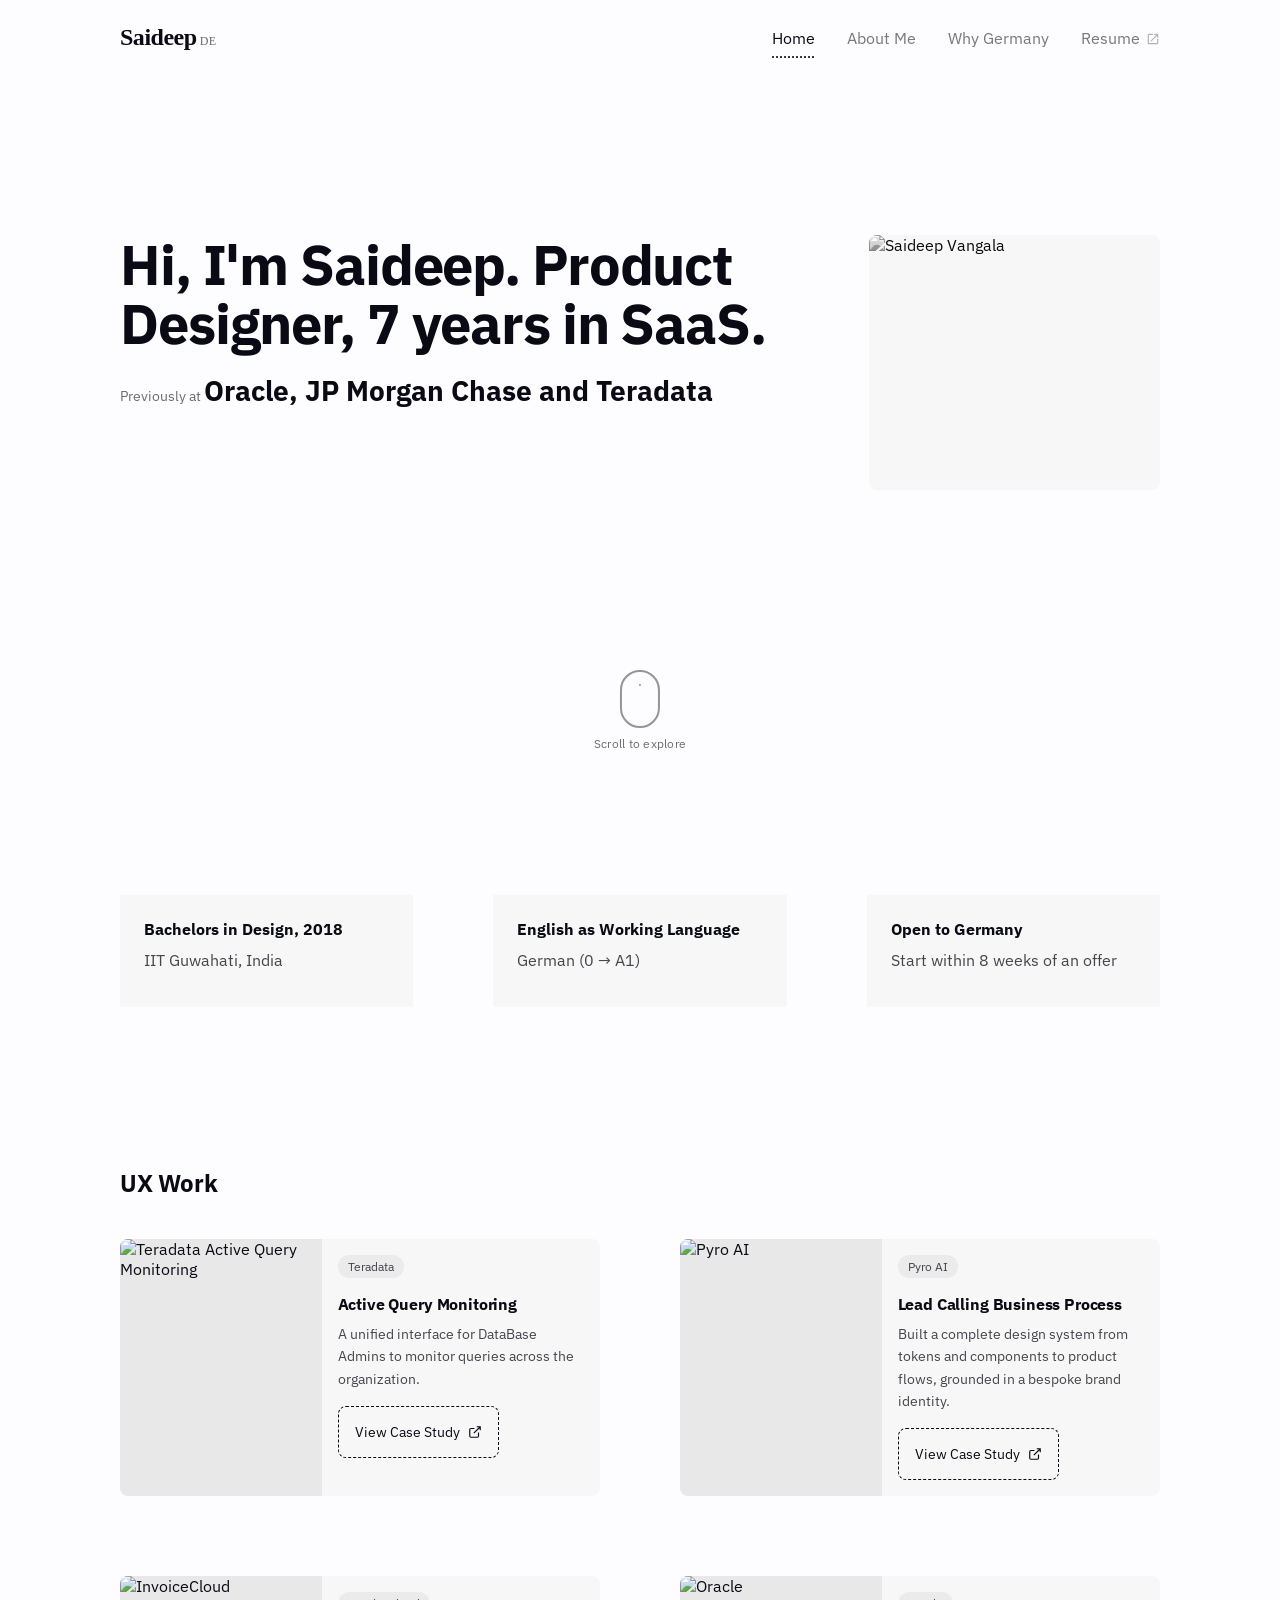
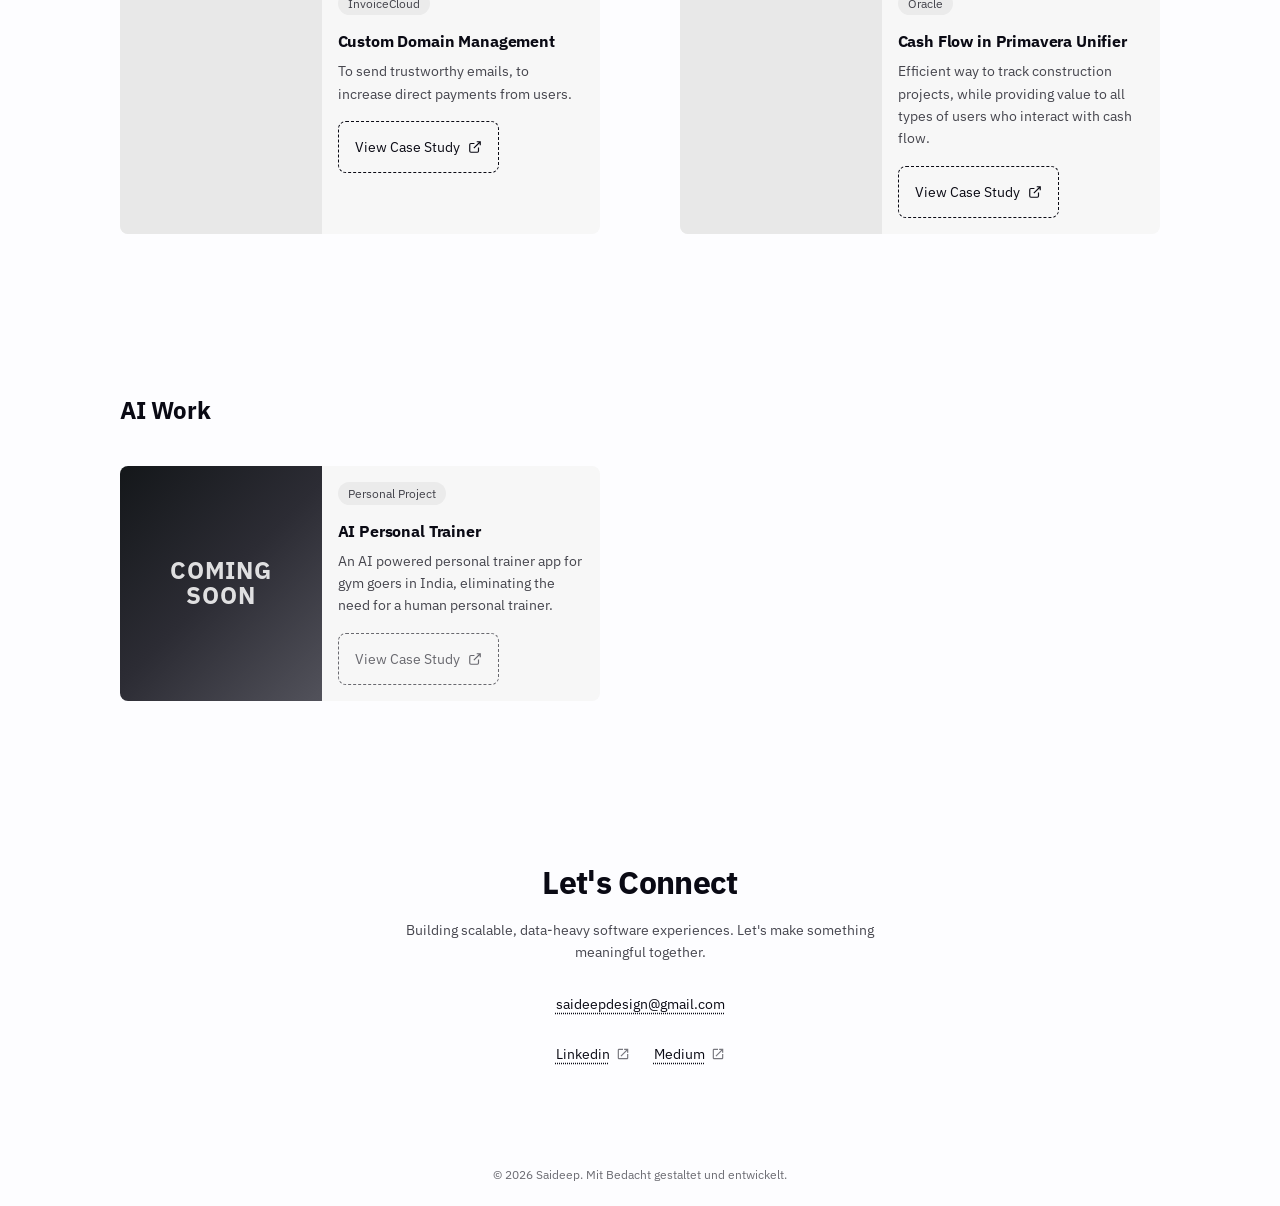
==== commit 43d8abdc: "Increase company names in homepage hero" ====
--- a/index.html
+++ b/index.html
@@ -10,7 +10,7 @@
   <link rel="preconnect" href="https://fonts.gstatic.com" crossorigin />
   <link href="https://fonts.googleapis.com/css2?family=IBM+Plex+Sans:wght@400;500;600;700&display=swap" rel="stylesheet" />
   <link rel="stylesheet" href="portfolio-ds.css" />
-  <link rel="stylesheet" href="home-scroll-cue.css" />
+  <link rel="stylesheet" href="home-page.css" />
   <script src="cursor.js" defer></script>
 </head>
 <body class="page-home">
--- a/home-page.css
+++ b/home-page.css
@@ -0,0 +1,65 @@
+body.page-home .hero {
+  position: relative;
+  min-height: calc(100svh - 80px);
+}
+
+body.page-home .hero-sub strong { font-size: var(--font-size-28); }
+
+.scroll-cue {
+  position: absolute;
+  left: 50%;
+  bottom: clamp(42px, 16vh, 170px);
+  display: flex;
+  flex-direction: column;
+  align-items: center;
+  gap: 8px;
+  color: var(--color-text-tertiary);
+  transform: translateX(-50%);
+  transition: color var(--ease-standard);
+}
+
+.scroll-cue:hover,
+.scroll-cue:focus-visible { color: var(--color-text-primary); }
+
+.scroll-mouse {
+  width: 40px;
+  height: 58px;
+  display: flex;
+  justify-content: center;
+  padding-top: 12px;
+  border: 2px solid currentColor;
+  border-radius: 22px;
+  opacity: 0.72;
+}
+
+.scroll-mouse-wheel {
+  width: 2px;
+  height: 2px;
+  border-radius: 2px;
+  background: currentColor;
+  animation: scroll-wheel 1.4s cubic-bezier(0.16, 1, 0.3, 1) infinite;
+}
+
+.scroll-cue-label {
+  font-size: var(--font-size-12);
+  letter-spacing: 0.02em;
+}
+
+@keyframes scroll-wheel {
+  0%, 100% { height: 2px; transform: translateY(0); opacity: 0.65; }
+  55% { height: 5px; transform: translateY(8px); opacity: 1; }
+}
+
+@media (max-width: 600px) {
+  body.page-home .hero {
+    min-height: auto;
+    padding-bottom: 96px;
+  }
+
+  .scroll-cue { bottom: 18px; }
+  .scroll-mouse { width: 32px; height: 46px; padding-top: 9px; }
+}
+
+@media (prefers-reduced-motion: reduce) {
+  .scroll-mouse-wheel { animation: none; height: 5px; }
+}
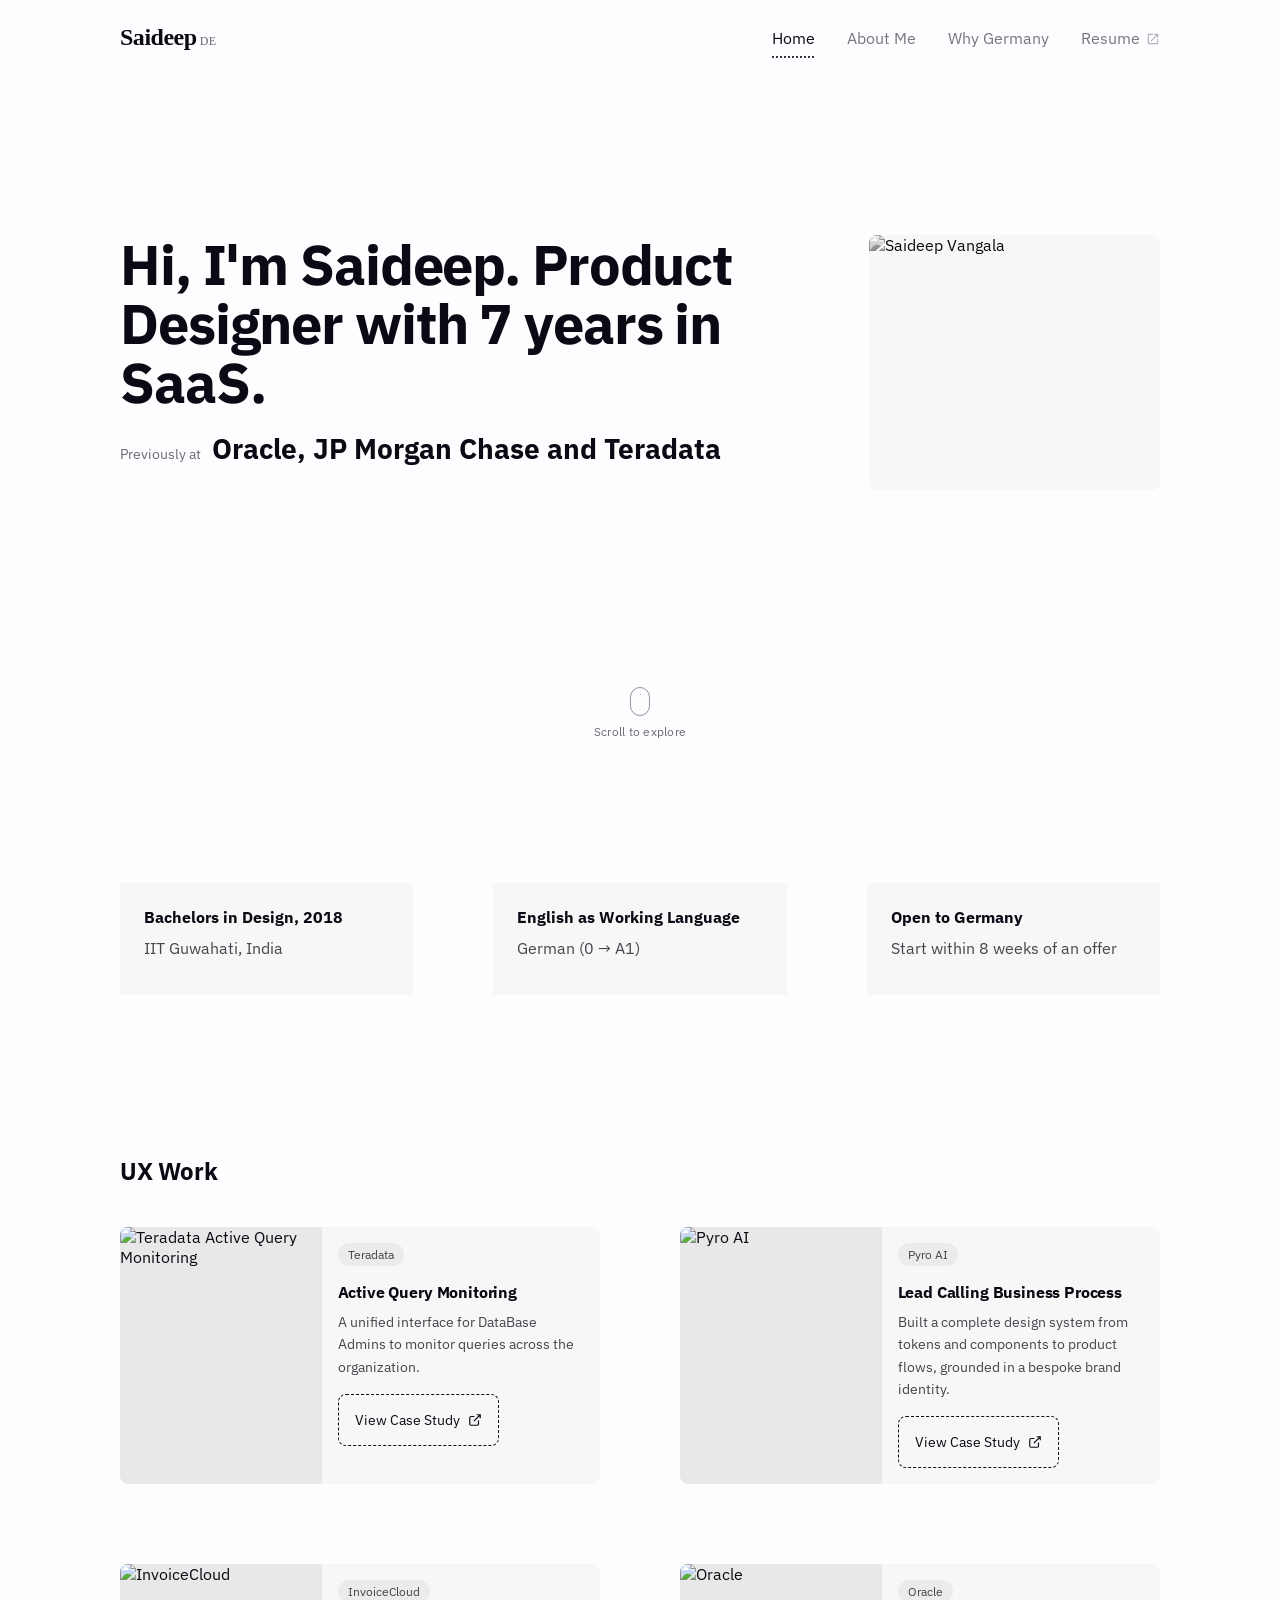
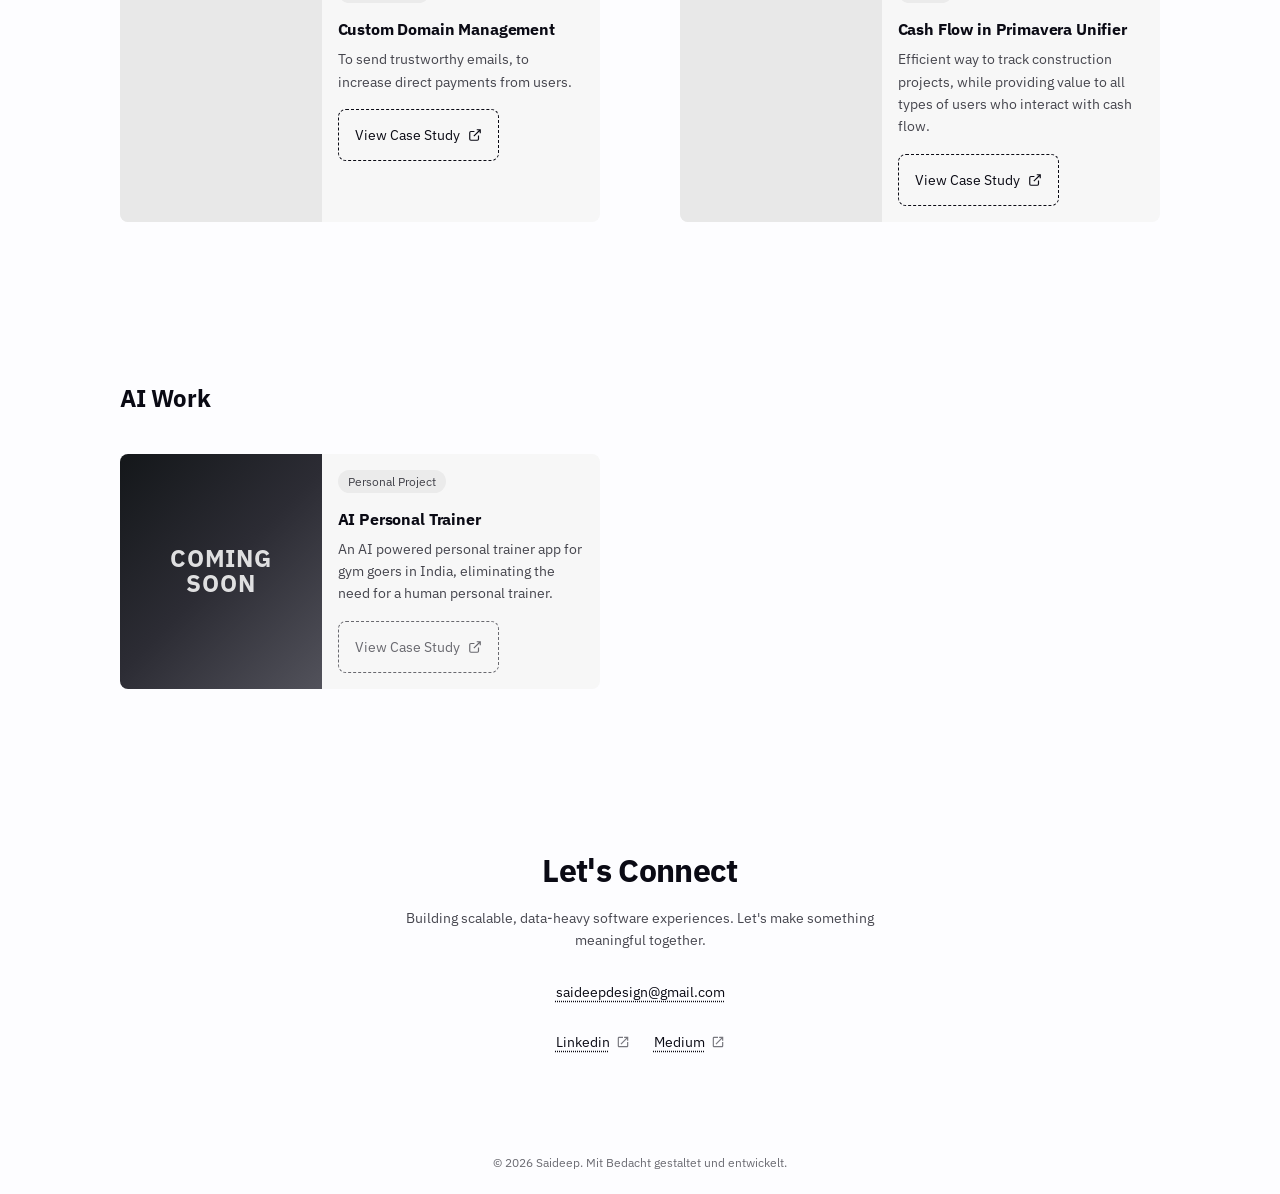
==== commit 53d247cf: "Update homepage hero headline wording" ====
--- a/index.html
+++ b/index.html
@@ -37,7 +37,7 @@
   <!-- HERO -->
   <div class="hero">
     <div class="hero-text">
-      <h1>Hi, I'm Saideep. Product Designer, 7 years in SaaS.</h1>
+      <h1>Hi, I'm Saideep. Product Designer with 7 years in SaaS.</h1>
       <p class="hero-sub">Previously at <strong>Oracle, JP Morgan Chase and Teradata</strong></p>
     </div>
     <div class="hero-photo">
--- a/home-page.css
+++ b/home-page.css
@@ -1,9 +1,12 @@
 body.page-home .hero {
   position: relative;
-  min-height: calc(100svh - 80px);
+  min-height: calc(100svh - 92px);
 }
 
-body.page-home .hero-sub strong { font-size: var(--font-size-28); }
+body.page-home .hero-sub strong {
+  margin-left: var(--space-1);
+  font-size: var(--font-size-28);
+}
 
 .scroll-cue {
   position: absolute;
@@ -22,20 +25,20 @@
 .scroll-cue:focus-visible { color: var(--color-text-primary); }
 
 .scroll-mouse {
-  width: 40px;
-  height: 58px;
+  width: 20px;
+  height: 29px;
   display: flex;
   justify-content: center;
-  padding-top: 12px;
-  border: 2px solid currentColor;
-  border-radius: 22px;
+  padding-top: 6px;
+  border: 1px solid currentColor;
+  border-radius: 11px;
   opacity: 0.72;
 }
 
 .scroll-mouse-wheel {
-  width: 2px;
-  height: 2px;
-  border-radius: 2px;
+  width: 1px;
+  height: 1px;
+  border-radius: 1px;
   background: currentColor;
   animation: scroll-wheel 1.4s cubic-bezier(0.16, 1, 0.3, 1) infinite;
 }
@@ -46,8 +49,8 @@
 }
 
 @keyframes scroll-wheel {
-  0%, 100% { height: 2px; transform: translateY(0); opacity: 0.65; }
-  55% { height: 5px; transform: translateY(8px); opacity: 1; }
+  0%, 100% { height: 1px; transform: translateY(0); opacity: 0.65; }
+  55% { height: 2.5px; transform: translateY(4px); opacity: 1; }
 }
 
 @media (max-width: 600px) {
@@ -57,7 +60,7 @@
   }
 
   .scroll-cue { bottom: 18px; }
-  .scroll-mouse { width: 32px; height: 46px; padding-top: 9px; }
+  .scroll-mouse { width: 16px; height: 23px; padding-top: 4px; border-radius: 9px; }
 }
 
 @media (prefers-reduced-motion: reduce) {
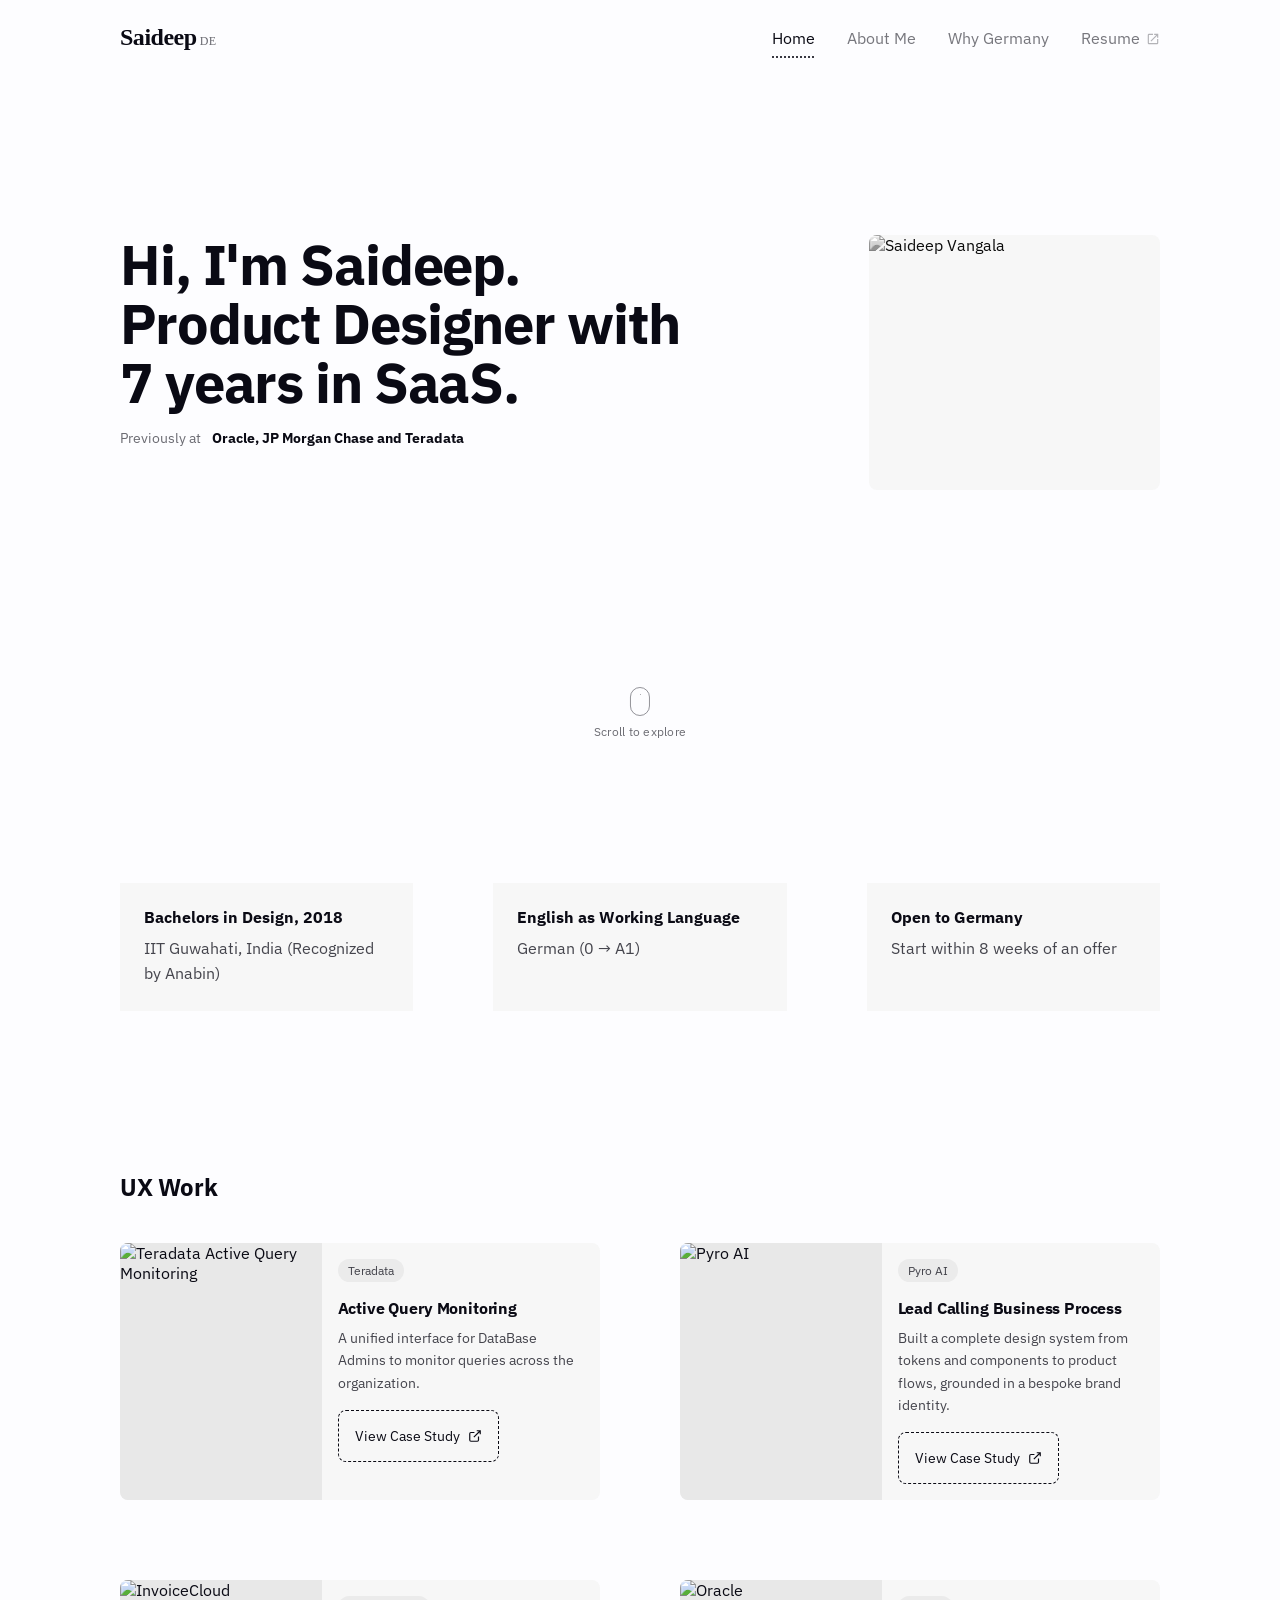
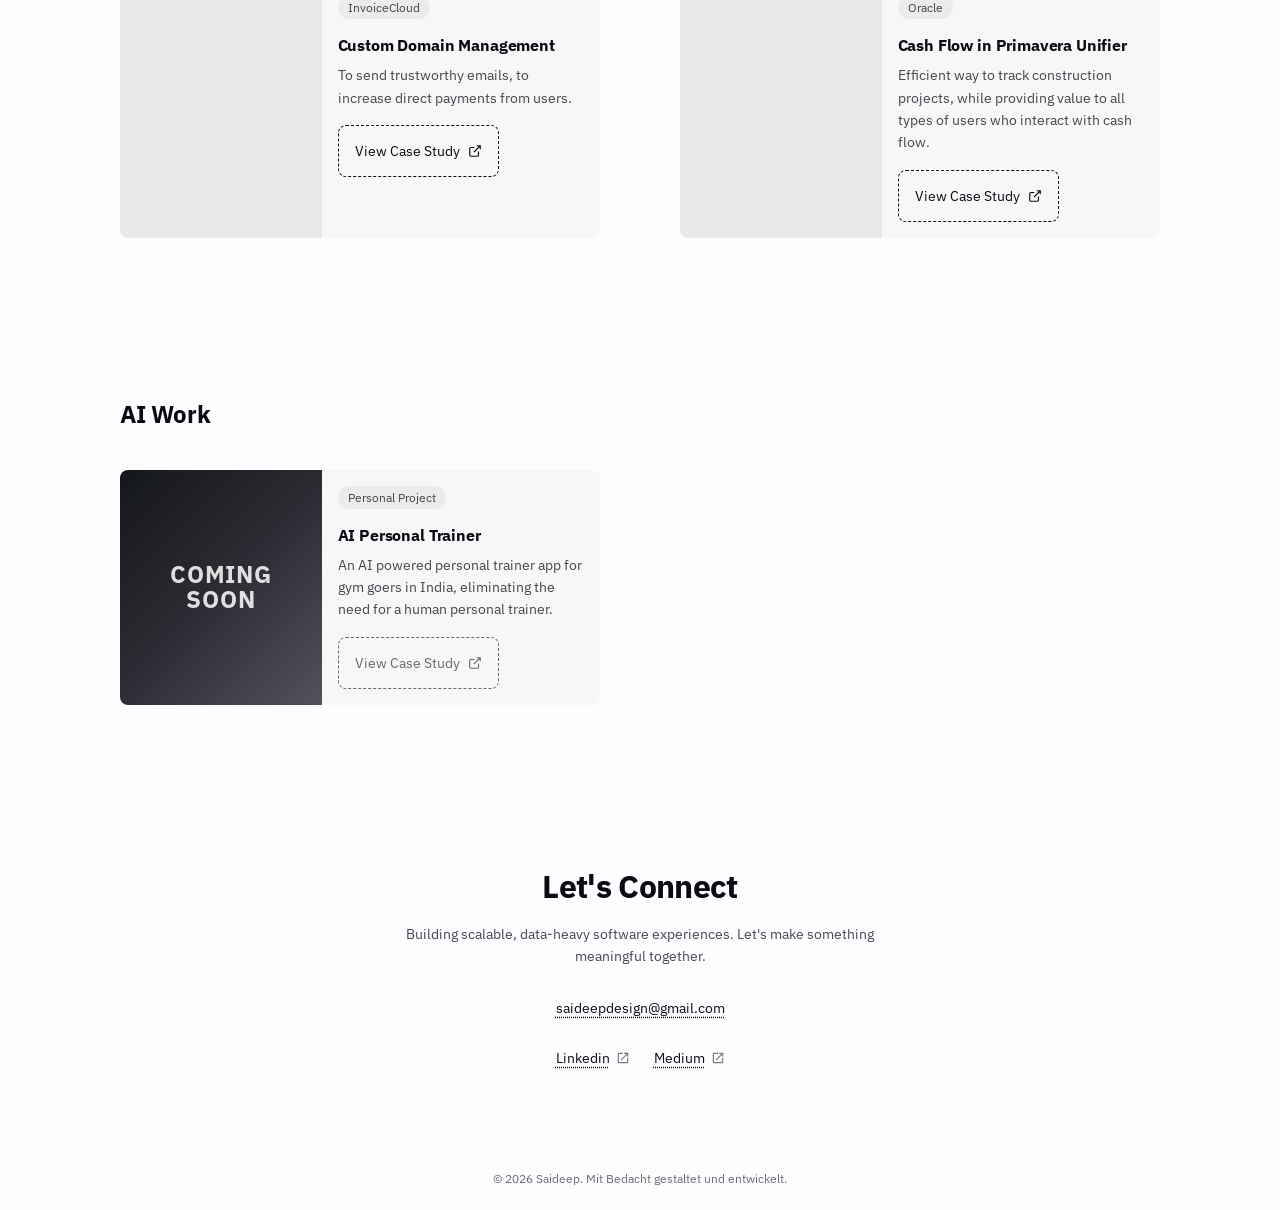
==== commit 567e5cca: "Add Anabin recognition to education fact" ====
--- a/index.html
+++ b/index.html
@@ -53,7 +53,7 @@
   <section class="home-facts" id="quick-facts" aria-label="Quick facts">
     <article class="home-fact">
       <h2>Bachelors in Design, 2018</h2>
-      <p>IIT Guwahati, India</p>
+      <p>IIT Guwahati, India (Recognized by Anabin)</p>
     </article>
     <article class="home-fact">
       <h2>English as Working Language</h2>
--- a/portfolio-ds.css
+++ b/portfolio-ds.css
@@ -367,7 +367,7 @@
   flex-direction: row;
   align-items: flex-start;
   justify-content: space-between;
-  gap: 10px; /* micro, intentionally off-grid */
+  gap: var(--space-13);
   animation: hero-entrance 0.6s ease-out both;
 }
 
@@ -509,14 +509,14 @@
 .reading-grid { display: grid; grid-template-columns: 1fr 1fr; gap: var(--space-card-gap-cozy); }
 .book-item { display: flex; flex-direction: column; gap: var(--space-1); }
 .book-cover { border-radius: var(--radius-card); overflow: hidden; background: var(--color-bg-card); aspect-ratio: 3/4; max-height: 280px; }
-.book-cover img { width: 100%; height: 100%; object-fit: cover; display: block; }
+.book-cover img { width: 100%; height: 100%; object-fit: contain; display: block; }
 .book-tag { font-size: var(--font-size-13); color: var(--color-text-tertiary); }
 .book-title { font-size: var(--font-size-14); font-weight: var(--font-weight-medium); color: var(--color-text-primary); }
 
 /* — About: hobbies — */
-.hobbies-grid { display: grid; grid-template-columns: 1fr 1fr; gap: var(--space-card-gap-cozy); }
+.hobbies-grid { display: grid; grid-template-columns: 1fr 1fr; gap: var(--space-card-gap-cozy); max-width: 1440px; margin-inline: auto; }
 .hobby-item { display: flex; flex-direction: column; gap: var(--space-1); }
-.hobby-img { border-radius: var(--radius-card); overflow: hidden; background: var(--color-bg-card); aspect-ratio: 4/3; max-height: 220px; padding: var(--space-2); }
+.hobby-img { border-radius: var(--radius-card); overflow: hidden; background: var(--color-bg-card); height: 320px; padding: var(--space-2); }
 .hobby-img img { width: 100%; height: 100%; object-fit: cover; display: block; border-radius: var(--radius-sm); }
 .hobby-tag { font-size: var(--font-size-15); color: var(--color-text-tertiary); }
 .hobby-title { font-size: var(--font-size-16); font-weight: var(--font-weight-medium); color: var(--color-text-primary); }
@@ -599,6 +599,7 @@
   footer { padding: var(--space-3) var(--space-page-margin-tablet); }
 
   body.page-home .hero { padding: var(--space-9) var(--space-page-margin-tablet) var(--space-6); }
+  body.page-home .hero { gap: var(--space-5); }
   body.page-home .hero h1 { font-size: var(--font-size-40); }
   body.page-home .hero-photo { width: 36%; }
   body.page-home .home-facts { grid-template-columns: 1fr 1fr; padding: 0 var(--space-page-margin-tablet); }
@@ -631,7 +632,7 @@
   body { padding-bottom: calc(44px + env(safe-area-inset-bottom, 0px)); }
   footer { padding: var(--space-2) var(--space-page-margin-mobile); }
 
-  body.page-home .hero { padding: var(--space-5) var(--space-page-margin-mobile) var(--space-4); flex-direction: column-reverse; }
+  body.page-home .hero { padding: var(--space-5) var(--space-page-margin-mobile) var(--space-4); flex-direction: column-reverse;  gap: var(--space-4); }
   body.page-home .hero-photo { width: 100%; aspect-ratio: 16/9; }
   body.page-home .hero h1 { font-size: var(--font-size-30); }
   body.page-home .home-facts { grid-template-columns: 1fr; padding: 0 var(--space-page-margin-mobile); gap: var(--space-2); }
@@ -646,6 +647,7 @@
   body.page-why .page { padding: var(--space-5) var(--space-page-margin-mobile); gap: var(--space-6); }
   body.page-about .reading-grid { grid-template-columns: 1fr; }
   body.page-about .hobbies-grid { grid-template-columns: 1fr; }
+  body.page-about .hobby-img { height: 280px; }
 
   .display-heading { font-size: var(--font-size-56); }
   body.page-why .reason-grid { grid-template-columns: 1fr; }
--- a/home-page.css
+++ b/home-page.css
@@ -5,7 +5,7 @@
 
 body.page-home .hero-sub strong {
   margin-left: var(--space-1);
-  font-size: var(--font-size-28);
+  font-size: var(--font-size-20);
 }
 
 .scroll-cue {
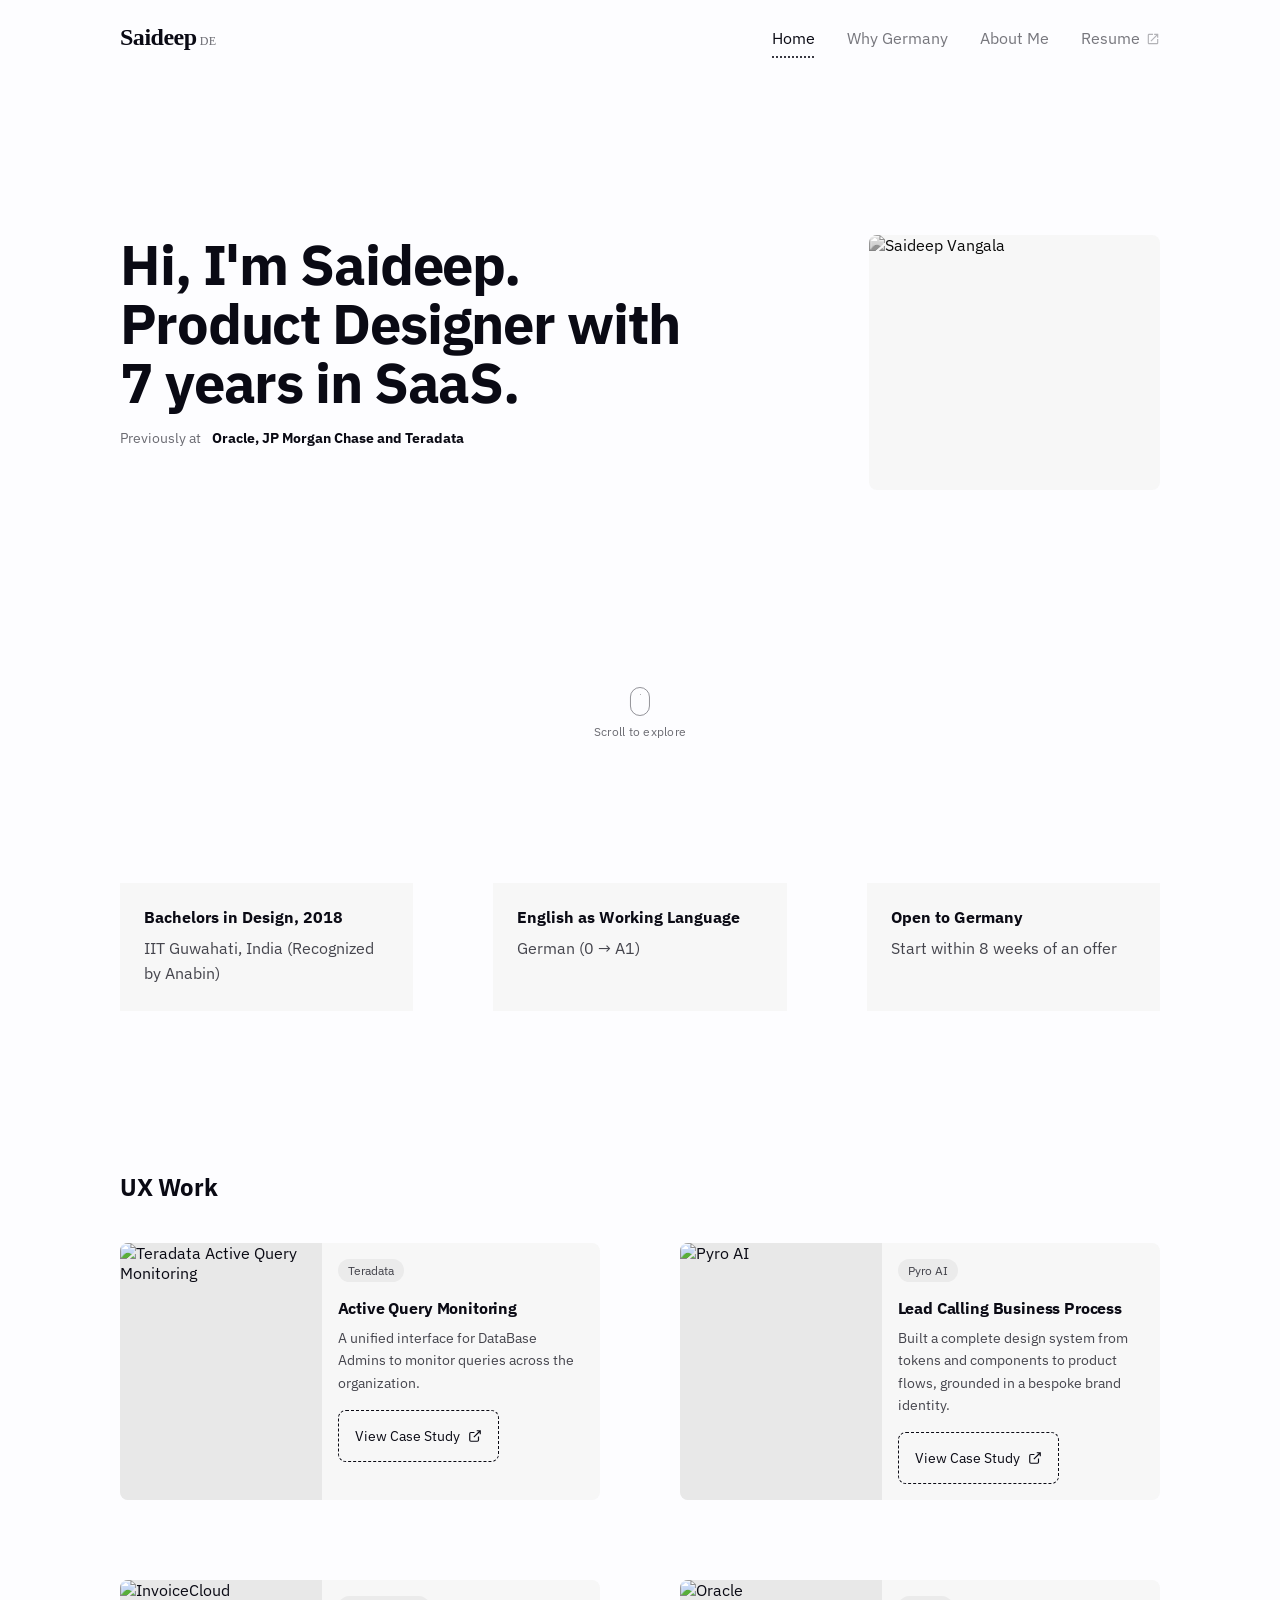
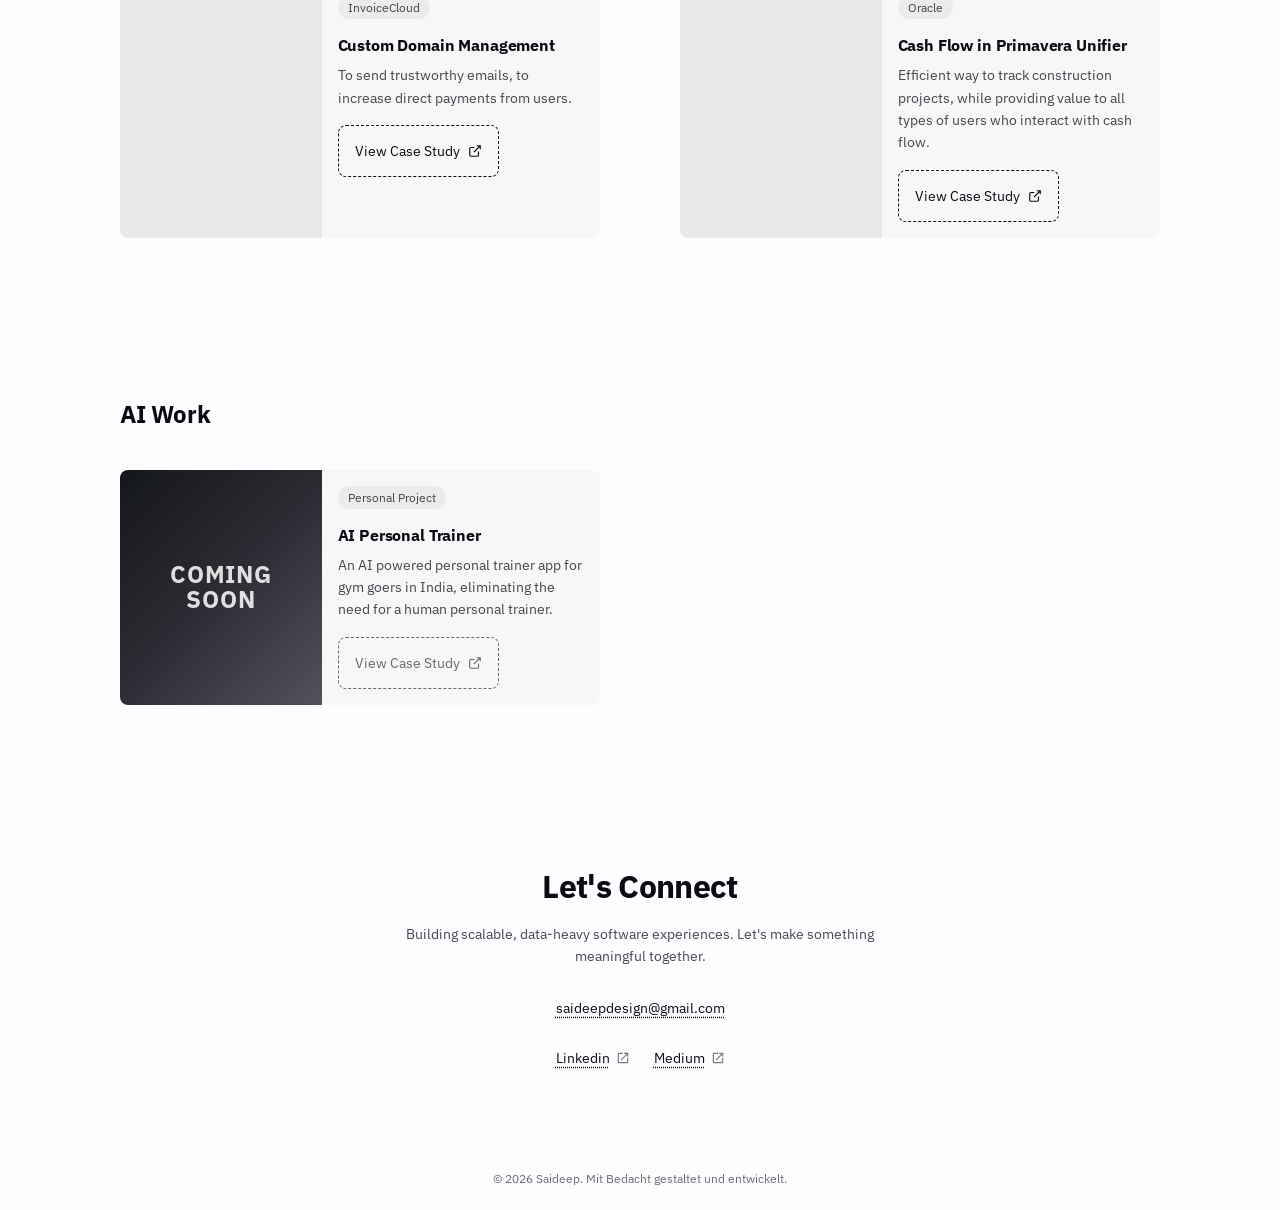
==== commit 503012d3: "Reorder site navigation links" ====
--- a/index.html
+++ b/index.html
@@ -20,8 +20,8 @@
     <a class="nav-logo" href="./index.html">Saideep<span class="logo-suffix">DE</span></a>
     <ul class="nav-links">
       <li><a href="./index.html" class="active">Home</a></li>
+      <li><a href="./whygermany.html" class="why-Germany">Why Germany</a></li>
       <li><a href="./aboutme.html">About Me</a></li>
-      <li><a href="./whygermany.html" class="why-Germany">Why Germany</a></li>
       <li><a href="./Saideep_Vangala_GER.pdf" target="_blank" rel="noopener">Resume <svg xmlns="http://www.w3.org/2000/svg" width="14" height="14" viewBox="0 0 24 24" fill="currentColor" class="icon-external-link"><path d="M19 19H5V5h7V3H5a2 2 0 00-2 2v14a2 2 0 002 2h14a2 2 0 002-2v-7h-2v7zM14 3v2h3.59l-9.83 9.83 1.41 1.41L19 6.41V10h2V3h-7z"/></svg></a></li>
     </ul>
   </nav>
@@ -29,8 +29,8 @@
   <!-- NAV (mobile bottom bar) -->
   <nav class="mobile-nav">
     <a href="./index.html" class="active"><span class="mobile-nav-label">Home</span></a>
+    <a href="./whygermany.html"><span class="mobile-nav-label">Why Germany</span></a>
     <a href="./aboutme.html"><span class="mobile-nav-label">About Me</span></a>
-    <a href="./whygermany.html"><span class="mobile-nav-label">Why Germany</span></a>
     <a href="./Saideep_Vangala_GER.pdf" target="_blank" rel="noopener"><span class="mobile-nav-label">Resume <svg xmlns="http://www.w3.org/2000/svg" width="14" height="14" viewBox="0 0 24 24" fill="currentColor" class="icon-external-link"><path d="M19 19H5V5h7V3H5a2 2 0 00-2 2v14a2 2 0 002 2h14a2 2 0 002-2v-7h-2v7zM14 3v2h3.59l-9.83 9.83 1.41 1.41L19 6.41V10h2V3h-7z"/></svg></span></a>
   </nav>
 
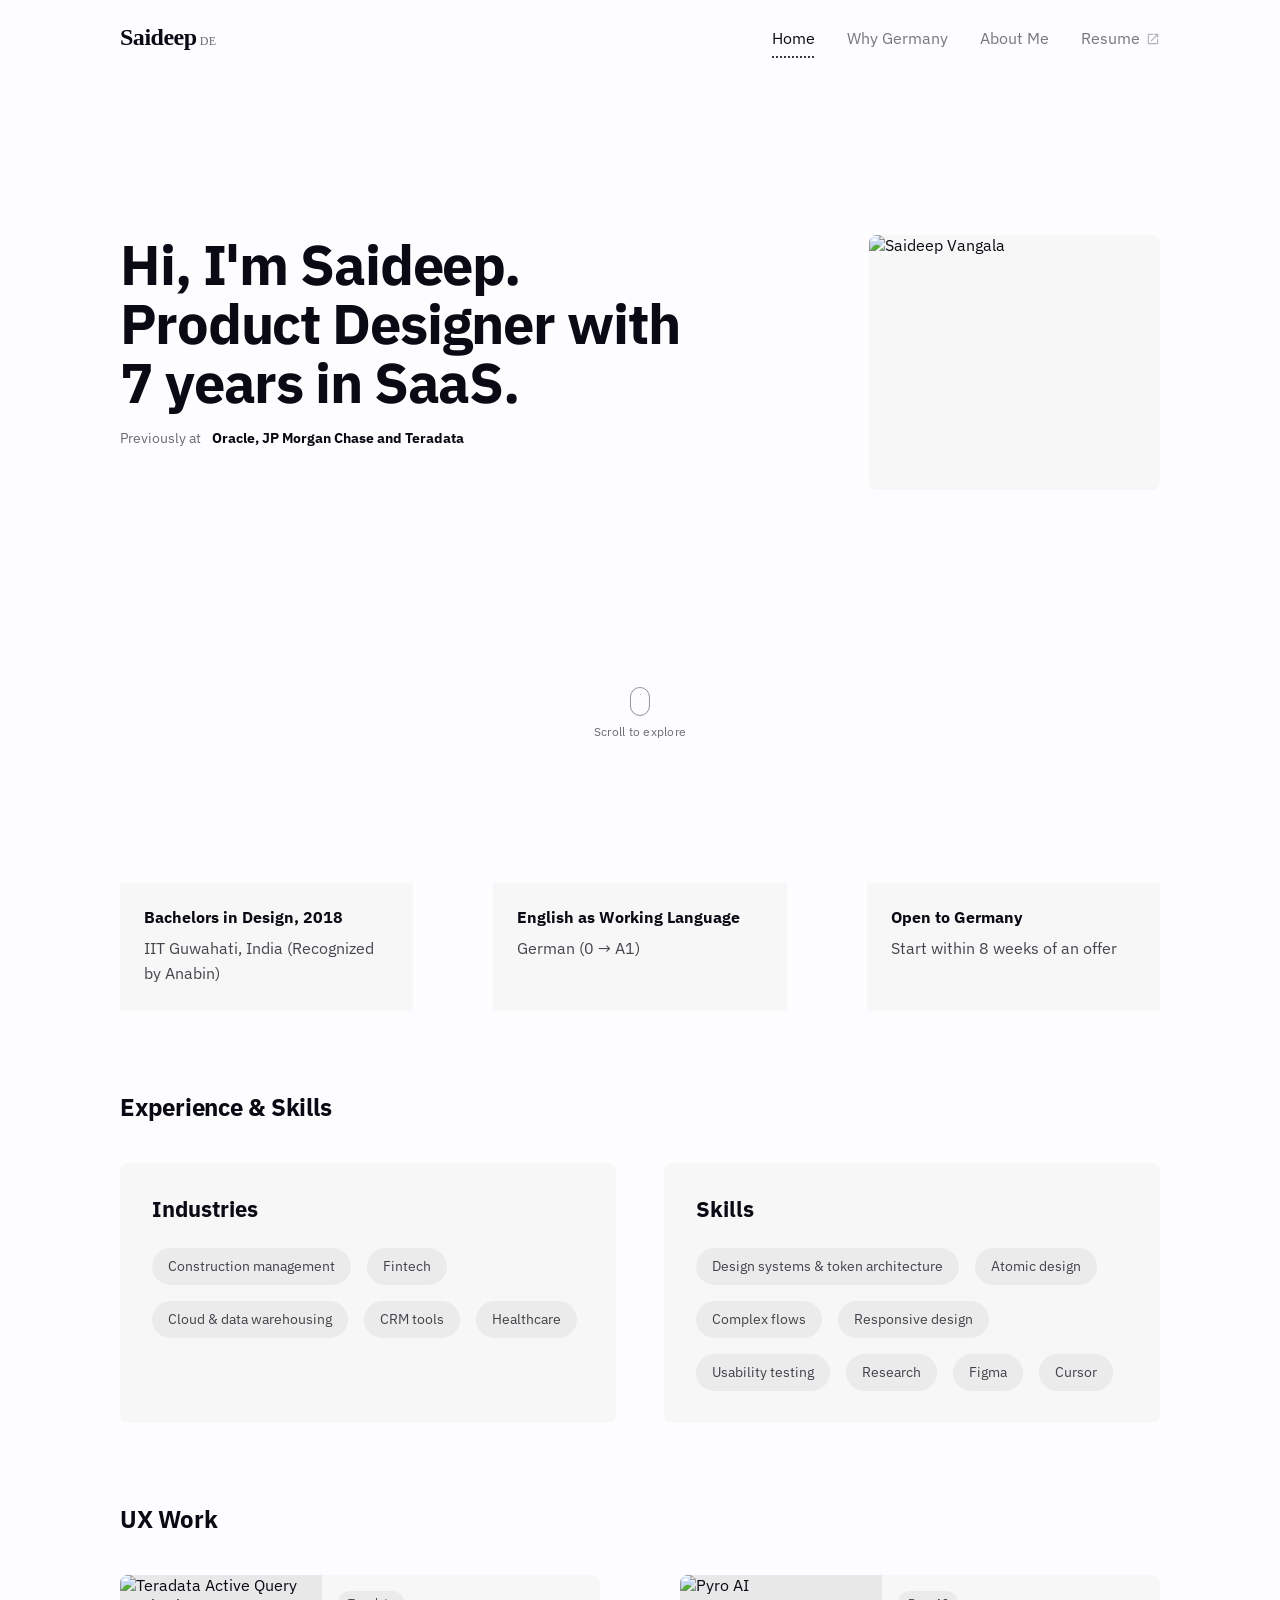
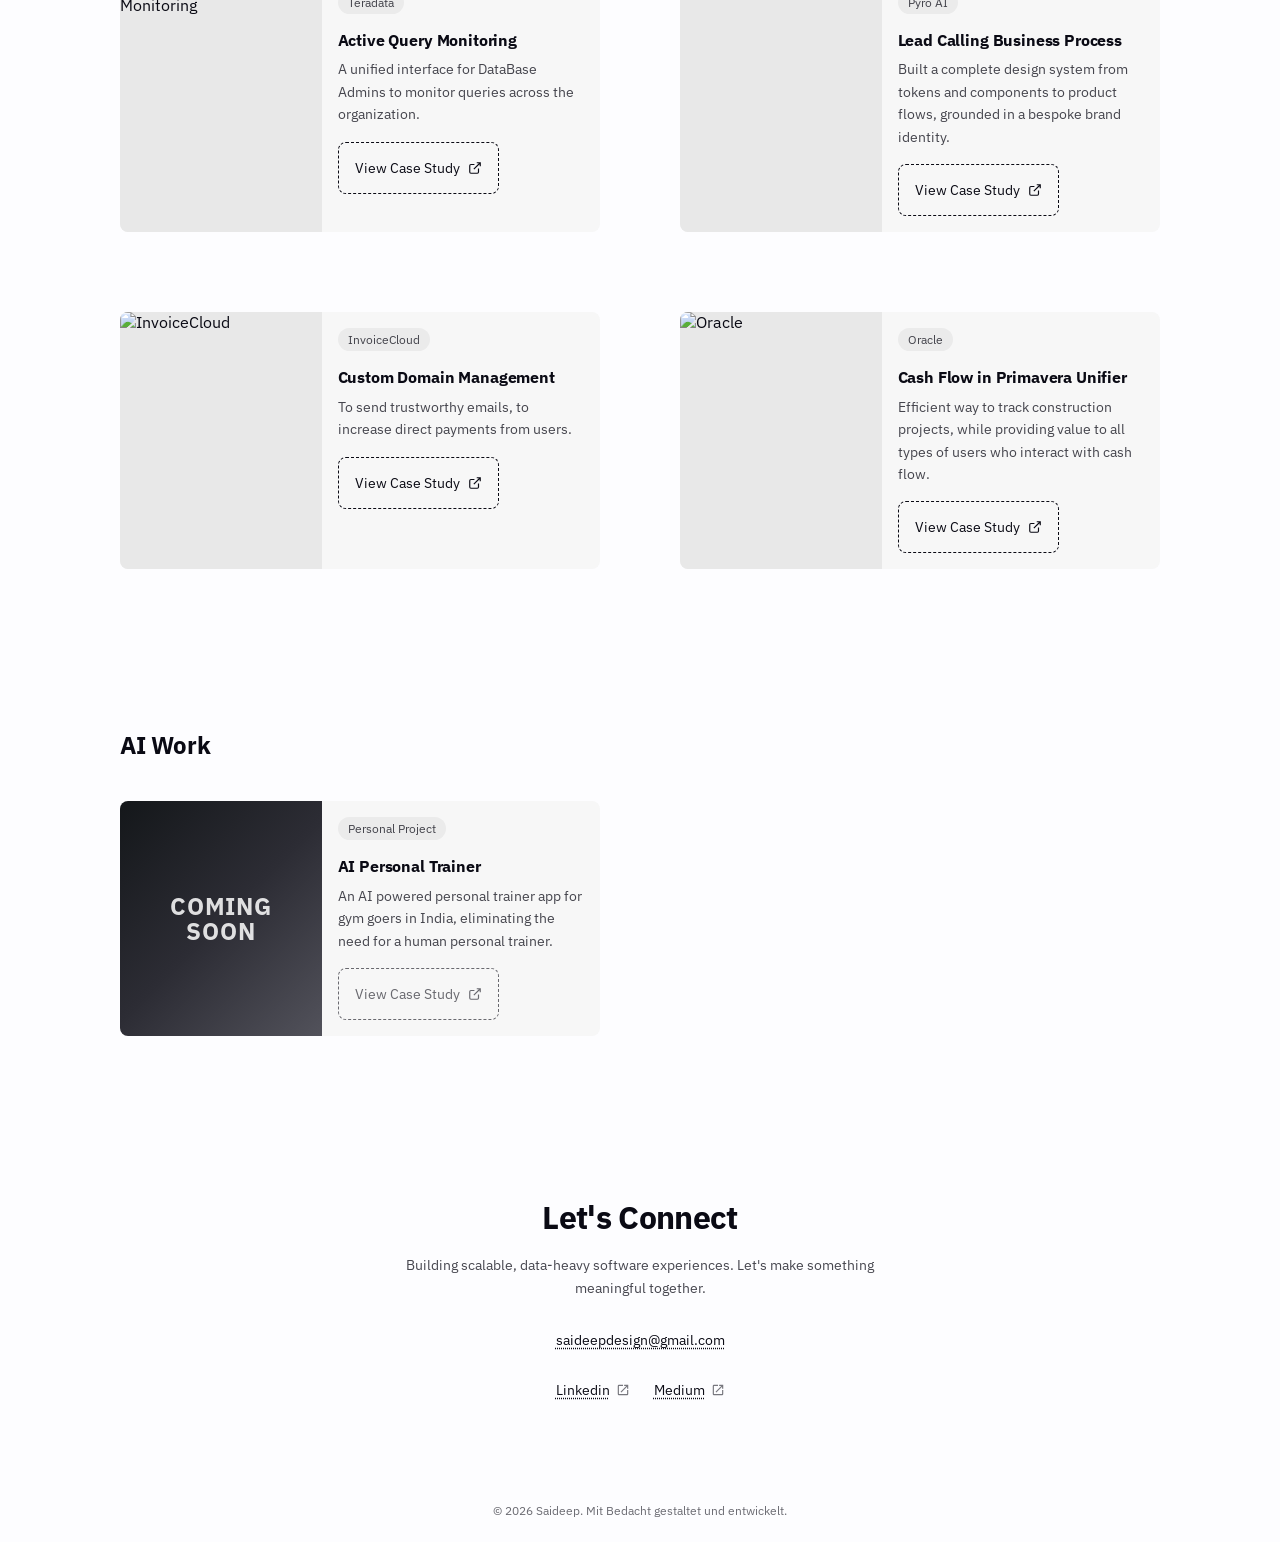
==== commit c298cf65: "Add homepage industry and skills section" ====
--- a/index.html
+++ b/index.html
@@ -65,6 +65,36 @@
     </article>
   </section>
 
+  <!-- INDUSTRY EXPERIENCE & SKILLS -->
+  <section class="home-expertise" aria-labelledby="expertise-title">
+    <h2 class="section-title" id="expertise-title">Experience &amp; Skills</h2>
+    <div class="home-expertise-grid">
+      <article class="expertise-card">
+        <h3>Industries</h3>
+        <ul class="expertise-tags">
+          <li>Construction management</li>
+          <li>Fintech</li>
+          <li>Cloud &amp; data warehousing</li>
+          <li>CRM tools</li>
+          <li>Healthcare</li>
+        </ul>
+      </article>
+      <article class="expertise-card">
+        <h3>Skills</h3>
+        <ul class="expertise-tags">
+          <li>Design systems &amp; token architecture</li>
+          <li>Atomic design</li>
+          <li>Complex flows</li>
+          <li>Responsive design</li>
+          <li>Usability testing</li>
+          <li>Research</li>
+          <li>Figma</li>
+          <li>Cursor</li>
+        </ul>
+      </article>
+    </div>
+  </section>
+
   <!-- UX WORK -->
   <div class="section">
     <h2 class="section-title">UX Work</h2>
--- a/portfolio-ds.css
+++ b/portfolio-ds.css
@@ -398,6 +398,15 @@
 .home-fact h2 { font-size: var(--font-size-16); font-weight: var(--font-weight-bold); line-height: var(--line-height-snug); margin-bottom: var(--space-1); }
 .home-fact p { font-size: var(--font-size-16); color: var(--color-text-secondary); line-height: var(--line-height-relaxed); }
 
+
+.home-expertise { max-width: 1440px; margin: 0 auto; padding: 0 var(--space-page-margin); }
+.home-expertise .section-title { font-size: var(--font-size-24); font-weight: var(--font-weight-bold); letter-spacing: var(--tracking-snug); margin-bottom: var(--space-5); }
+.home-expertise-grid { display: grid; grid-template-columns: repeat(2, minmax(0, 1fr)); gap: var(--space-card-gap-cozy); }
+.expertise-card { background: var(--color-bg-card); border-radius: var(--radius-card); padding: var(--space-card-padding-lg); }
+.expertise-card h3 { font-size: var(--font-size-22); font-weight: var(--font-weight-bold); line-height: var(--line-height-snug); margin-bottom: var(--space-3); }
+.expertise-tags { display: flex; flex-wrap: wrap; gap: var(--space-2); list-style: none; padding: 0; margin: 0; }
+.expertise-tags li { background: var(--color-bg-tag); border-radius: var(--radius-pill); color: var(--color-text-secondary); font-size: var(--font-size-14); line-height: var(--line-height-normal); padding: var(--space-1) var(--space-2); }
+
 .hero-photo {
   width: 28%;
   flex-shrink: 0;
@@ -411,7 +420,6 @@
   width: 100%; height: 100%;
   object-fit: cover;
   object-position: top center;
-  filter: grayscale(100%);
   display: block;
 }
 
@@ -605,6 +613,7 @@
   body.page-home .home-facts { grid-template-columns: 1fr 1fr; padding: 0 var(--space-page-margin-tablet); }
   body.page-home .home-fact:last-child { grid-column: 1 / -1; }
   body.page-home .section { padding: var(--space-6) var(--space-page-margin-tablet); }
+  body.page-home .home-expertise { padding: 0 var(--space-page-margin-tablet); }
   body.page-home .work-grid { grid-template-columns: 1fr; gap: var(--space-3); }
   body.page-home .why-grid { grid-template-columns: 1fr; }
   body.page-home .why-card.full { grid-column: 1; }
@@ -638,6 +647,8 @@
   body.page-home .home-facts { grid-template-columns: 1fr; padding: 0 var(--space-page-margin-mobile); gap: var(--space-2); }
   body.page-home .home-fact:last-child { grid-column: auto; }
   body.page-home .section { padding: var(--space-5) var(--space-page-margin-mobile); }
+  body.page-home .home-expertise { padding: 0 var(--space-page-margin-mobile); }
+  body.page-home .home-expertise-grid { grid-template-columns: 1fr; }
   body.page-home .work-card { flex-direction: column; }
   body.page-home .work-card-image { width: 100%; height: 180px; }
   body.page-home .journey-grid { grid-template-columns: 1fr; }
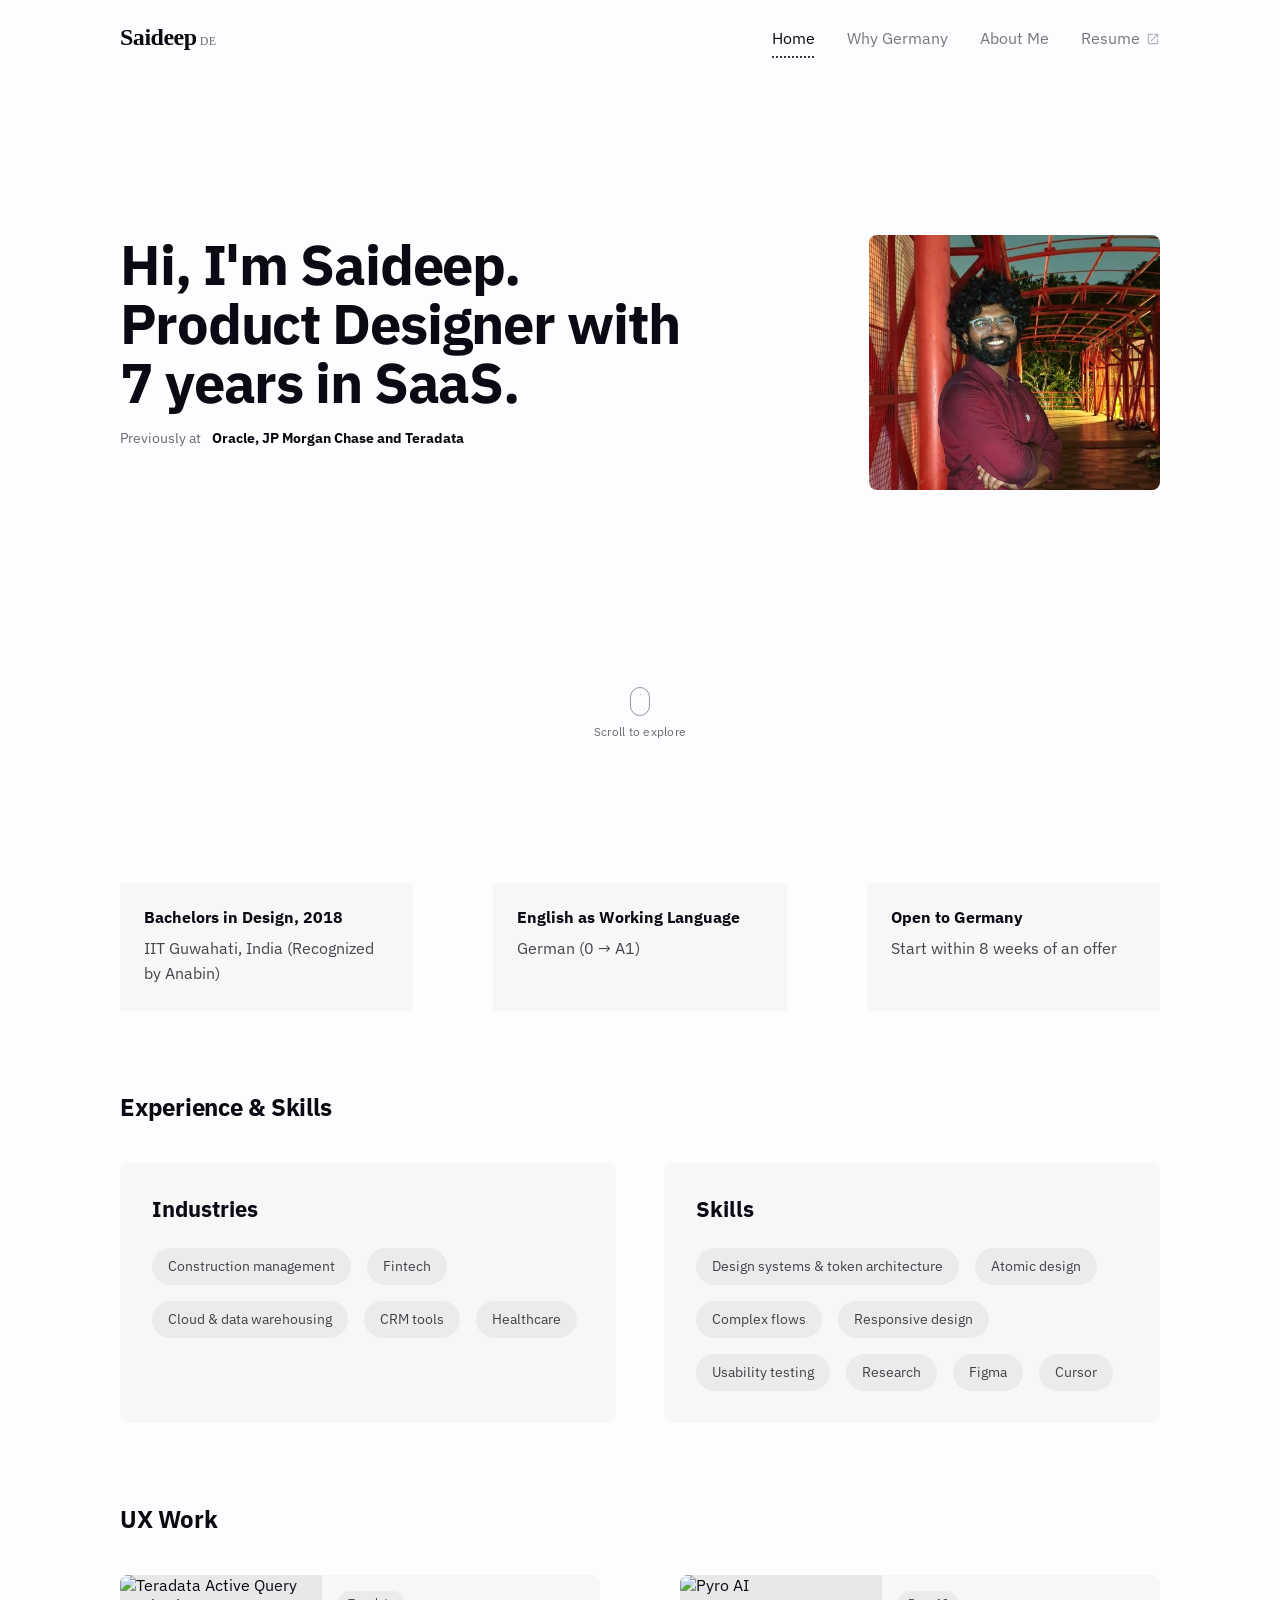
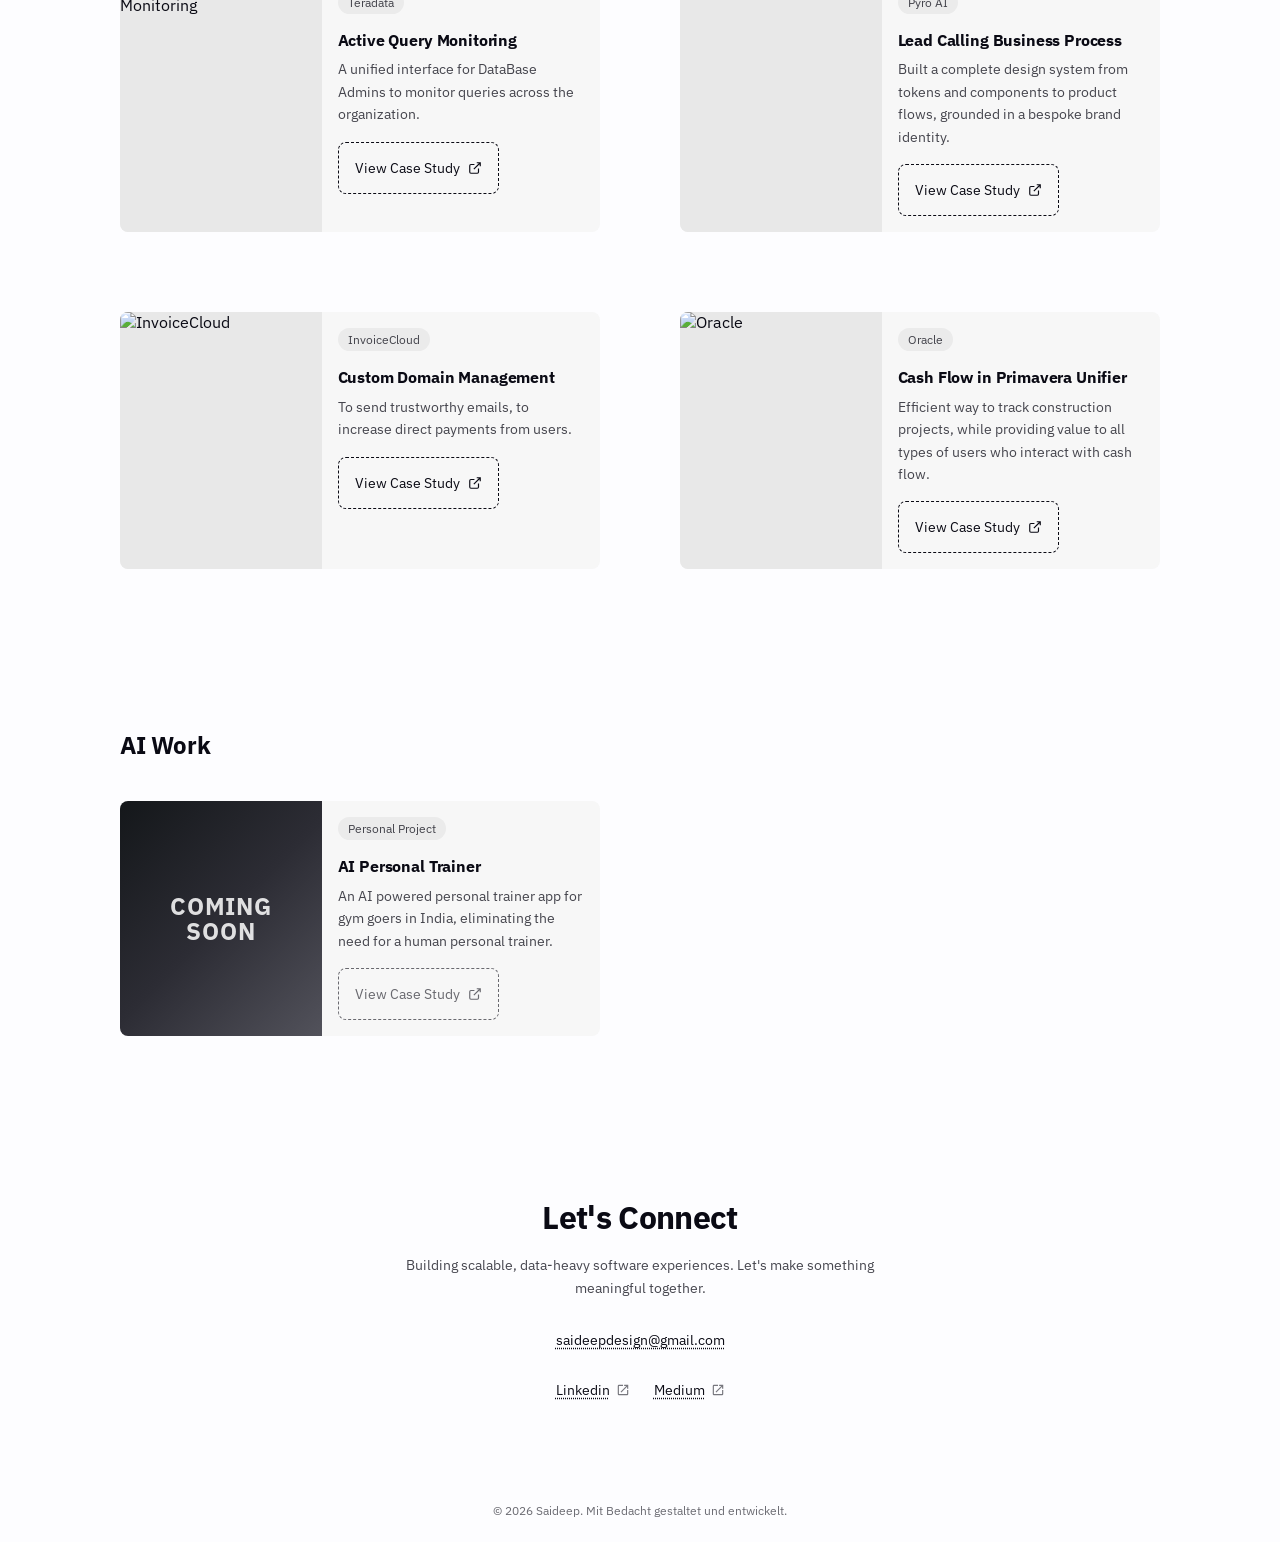
==== commit cc8a433d: "Use cropped color portrait in homepage hero" ====
--- a/index.html
+++ b/index.html
@@ -41,7 +41,7 @@
       <p class="hero-sub">Previously at <strong>Oracle, JP Morgan Chase and Teradata</strong></p>
     </div>
     <div class="hero-photo">
-      <img src="https://saideepv.github.io/Coomon-portfolios-design-system/assets/Common%20Images/DP.png" alt="Saideep Vangala" />
+      <img src="images/dp-maroon-coloured.jpg" alt="Saideep Vangala" />
     </div>
     <a class="scroll-cue" href="#quick-facts" aria-label="Scroll down to explore the portfolio">
       <span class="scroll-mouse" aria-hidden="true"><span class="scroll-mouse-wheel"></span></span>
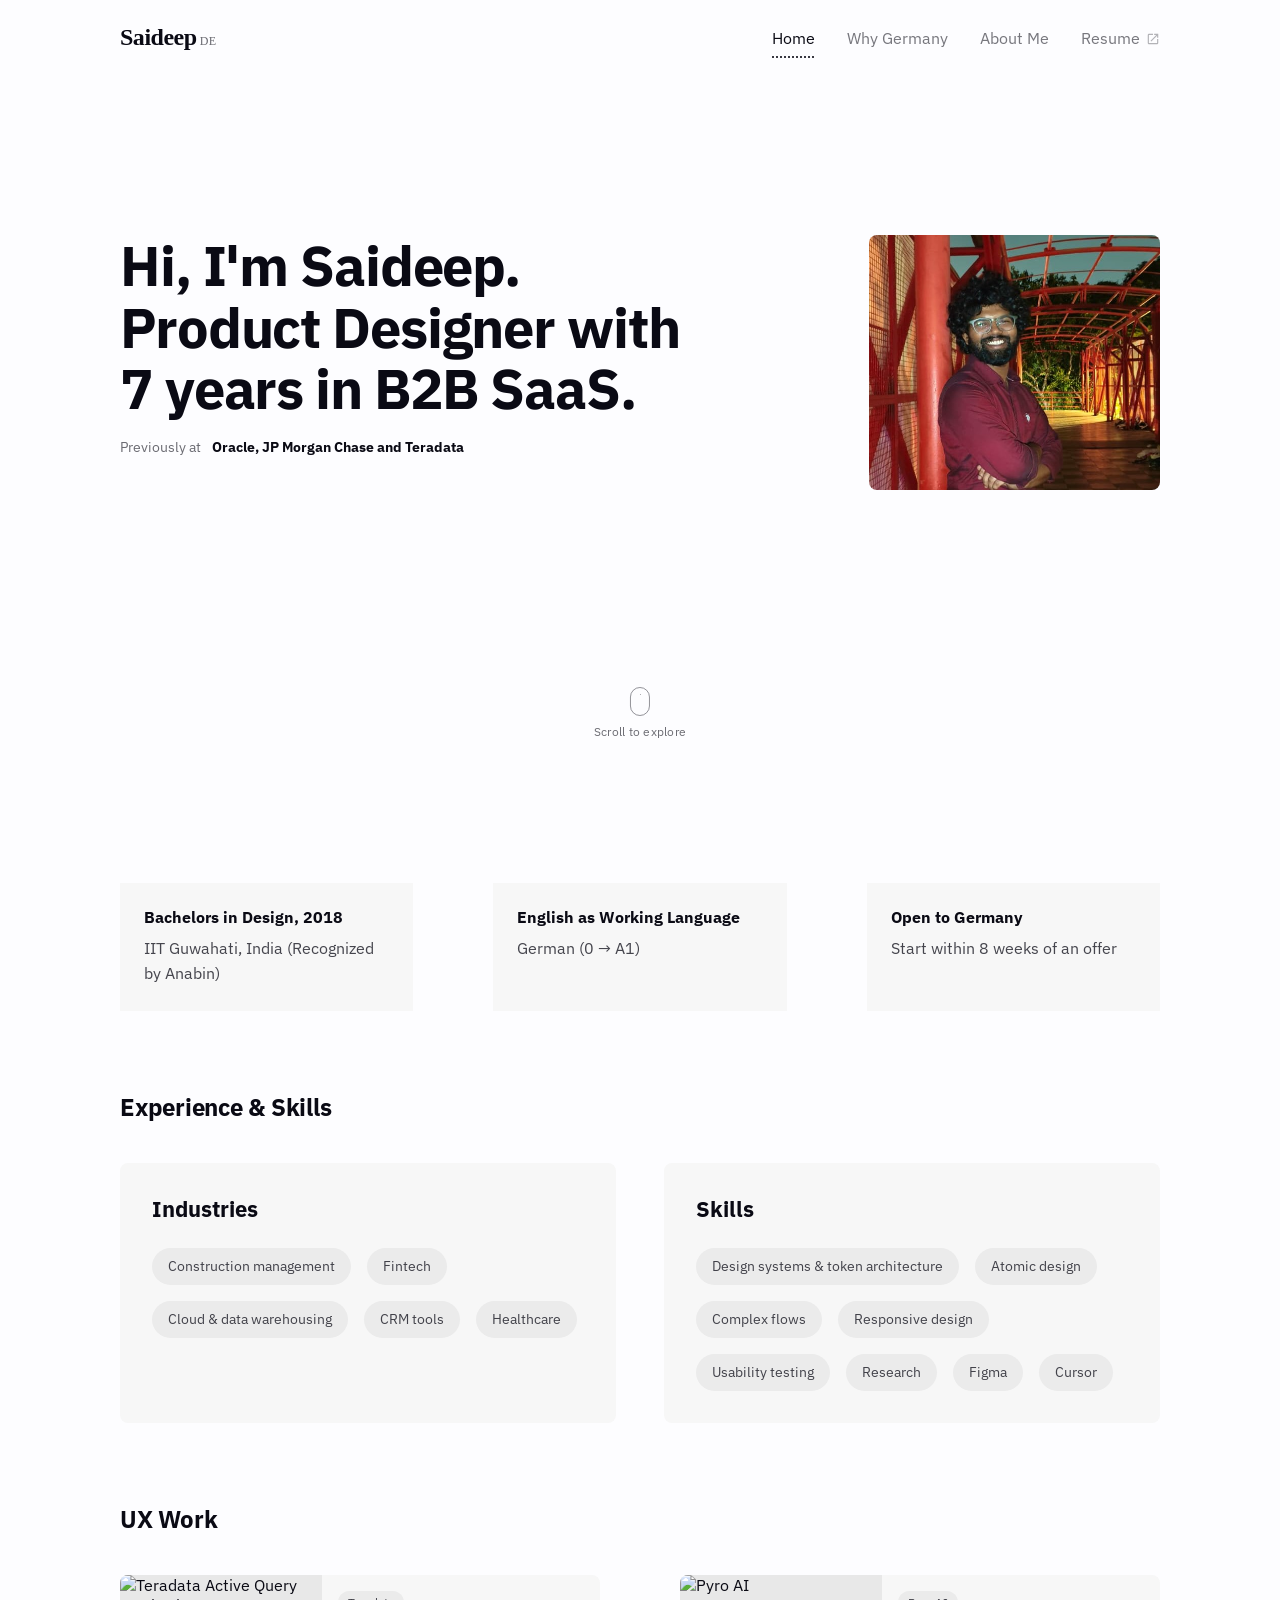
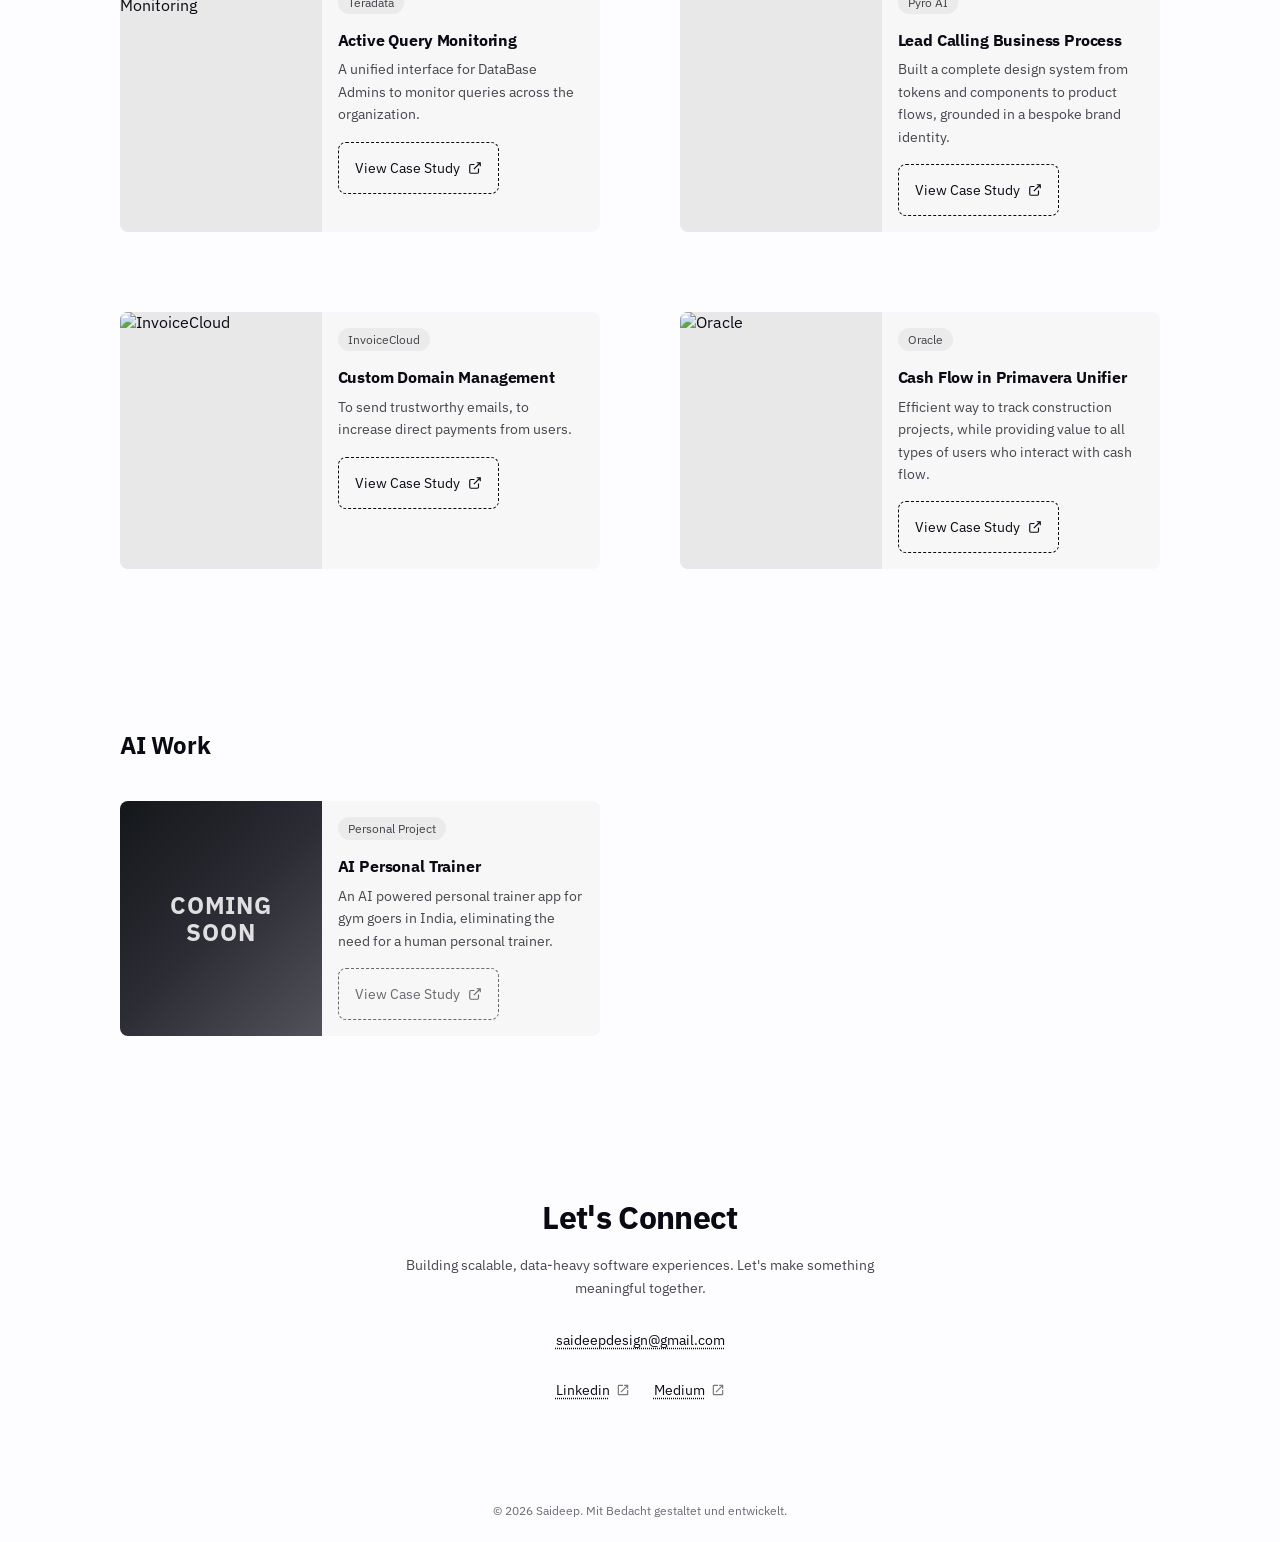
==== commit 7f614946: "Mention B2B SaaS in hero headline" ====
--- a/index.html
+++ b/index.html
@@ -1,4 +1,4 @@
-﻿<!DOCTYPE html>
+<!DOCTYPE html>
 <html lang="en">
 <head>
   <meta charset="UTF-8" />
@@ -37,7 +37,7 @@
   <!-- HERO -->
   <div class="hero">
     <div class="hero-text">
-      <h1>Hi, I'm Saideep. Product Designer with 7 years in SaaS.</h1>
+      <h1>Hi, I'm Saideep. Product Designer with 7 years in B2B SaaS.</h1>
       <p class="hero-sub">Previously at <strong>Oracle, JP Morgan Chase and Teradata</strong></p>
     </div>
     <div class="hero-photo">
--- a/portfolio-ds.css
+++ b/portfolio-ds.css
@@ -44,7 +44,7 @@
   --font-weight-regular: 400; --font-weight-medium: 500;
   --font-weight-semibold: 600; --font-weight-bold: 700;
 
-  --line-height-tight: 1.05; --line-height-display: 1.15; --line-height-snug: 1.3;
+  --line-height-tight: 1.1; --line-height-display: 1.15; --line-height-snug: 1.3;
   --line-height-normal: 1.5; --line-height-relaxed: 1.6; --line-height-loose: 1.7;
 
   --tracking-tight: -0.02em; --tracking-snug: -0.01em;
@@ -433,10 +433,7 @@
   display: flex;
   flex-direction: row;
   cursor: pointer;
-  transition: opacity var(--ease-standard-md);
-}
-
-.work-card:hover { opacity: 0.85; }
+}
 
 .work-card-image { width: 42%; flex-shrink: 0; overflow: hidden; background: var(--color-bg-image-placeholder); }
 .work-card-image img { width: 100%; height: 100%; object-fit: cover; display: block; }
